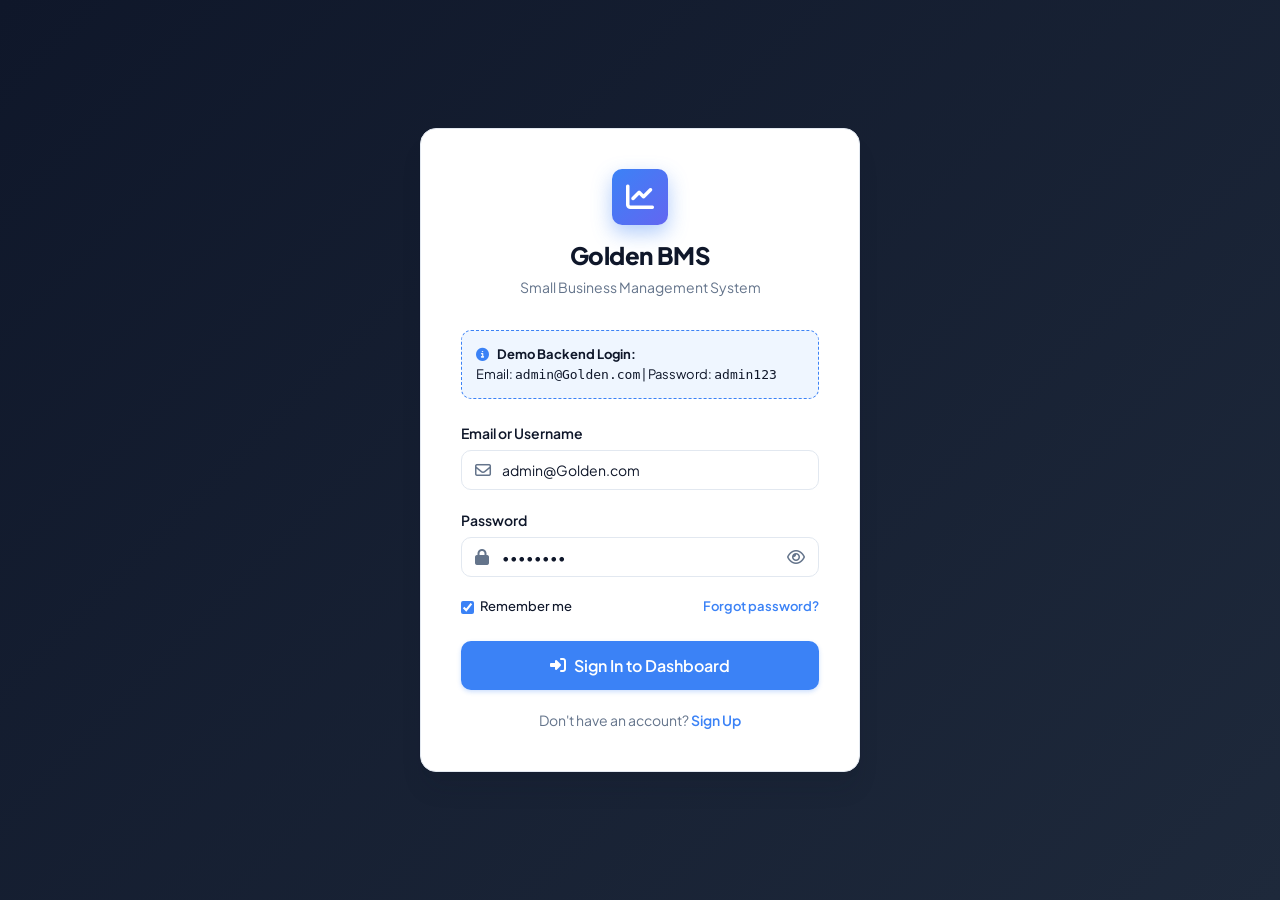
==== customers.html @ 93cfa8f0 "log and add the logo.png image" ====
<!DOCTYPE html>
<html lang="en" data-theme="light">
<head>
  <meta charset="UTF-8">
  <meta name="viewport" content="width=device-width, initial-scale=1.0">
  <title>Customer Management - Golden</title>
  <!DOCTYPE html>
  
  <meta charset="UTF-8">
  <meta name="viewport" content="width=device-width, initial-scale=1.0">
  <title>Golden - Business Management System</title>

  <!-- URL Tab Favicon Logo -->
  <link rel="icon" type="image/png" href="./logo.png">

  <!-- உங்கள் CSS கோப்புகள் -->
  <link rel="stylesheet" href="css/style.css">
  <link rel="stylesheet" href="css/responsive.css">


  <!-- FontAwesome Icons -->
  <link rel="stylesheet" href="https://cdnjs.cloudflare.com/ajax/libs/font-awesome/6.4.0/css/all.min.css">
  <!-- CSS Framework -->
  <link rel="stylesheet" href="css/style.css">
  <link rel="stylesheet" href="css/dashboard.css">
  <link rel="stylesheet" href="css/responsive.css">
</head>
<body>
  <div class="app-container">
    <aside class="sidebar">
      <div class="sidebar-header">
        <a href="dashboard.html" class="brand-logo">
          <img src="./logo.png" alt="Golden BMS Logo" class="brand-img">
          <span class="brand-title">Golden BMS</span>
        </a>
      </div>

      <nav class="sidebar-menu">
        <div class="menu-label">Main Menu</div>
        <a href="dashboard.html" class="nav-item">
          <i class="fa-solid fa-chart-pie"></i>
          <span>Dashboard</span>
        </a>
        <a href="products.html" class="nav-item">
          <i class="fa-solid fa-boxes-stacked"></i>
          <span>Products</span>
        </a>
        <a href="orders.html" class="nav-item">
          <i class="fa-solid fa-cart-shopping"></i>
          <span>Orders & Sales</span>
        </a>
        <a href="customers.html" class="nav-item active">
          <i class="fa-solid fa-users"></i>
          <span>Customers</span>
        </a>
        <a href="inventory.html" class="nav-item">
          <i class="fa-solid fa-warehouse"></i>
          <span>Inventory</span>
        </a>

        <div class="menu-label" style="margin-top:1rem;">Analytics & System</div>
        <a href="reports.html" class="nav-item">
          <i class="fa-solid fa-chart-column"></i>
          <span>Reports</span>
        </a>
        <a href="settings.html" class="nav-item">
          <i class="fa-solid fa-gear"></i>
          <span>Settings</span>
        </a>
      </nav>

      <div class="sidebar-footer">
        <div class="user-profile-summary">
          <div class="avatar">AM</div>
          <div class="user-info">
            <div class="user-name">Alex Morgan</div>
            <div class="user-role">Administrator</div>
          </div>
          <button onclick="logoutUser()" title="Logout" style="color:#94a3b8; padding:0.25rem;">
            <i class="fa-solid fa-right-from-bracket"></i>
          </button>
        </div>
      </div>
    </aside>

    <div class="sidebar-mobile-overlay"></div>

    <main class="main-wrapper">
      <header class="top-header">
        <div class="header-left">
          <button id="sidebar-toggle-btn" class="sidebar-toggle-btn">
            <i class="fa-solid fa-bars"></i>
          </button>
          <h2 style="font-size:1.1rem; font-weight:700;">Customer Directory</h2>
        </div>

        <div class="header-right">
          <button id="theme-toggle-btn" class="theme-toggle-btn" onclick="toggleTheme()">
            <i class="fa-solid fa-moon"></i>
          </button>
          <button class="btn btn-primary btn-sm" onclick="openAddCustomerModal()">
            <i class="fa-solid fa-user-plus"></i> Add Customer
          </button>
        </div>
      </header>

      <div class="content-body">
        <div class="page-header">
          <div>
            <h1 class="page-title">Customer Relationship Management</h1>
            <p class="page-subtitle">View profiles, contact information, lifetime spending, and order history.</p>
          </div>
          <button class="btn btn-primary" onclick="openAddCustomerModal()">
            <i class="fa-solid fa-user-plus"></i> Add New Customer
          </button>
        </div>

        <!-- Customer Table -->
        <div class="glass-panel table-card">
          <div class="table-header-bar">
            <div class="input-icon-group" style="width:360px;">
              <i class="fa-solid fa-magnifying-glass"></i>
              <input type="text" id="customer-search" class="form-control" placeholder="Search by customer name, email, or phone...">
            </div>
          </div>

          <div class="table-responsive">
            <table class="custom-table">
              <thead>
                <tr>
                  <th>Customer ID</th>
                  <th>Customer Name & Address</th>
                  <th>Contact Info</th>
                  <th>Total Orders</th>
                  <th>Total Spent</th>
                  <th>Actions</th>
                </tr>
              </thead>
              <tbody id="customers-tbody">
                <!-- Rendered dynamically -->
              </tbody>
            </table>
          </div>
        </div>
      </div>
    </main>
  </div>

  <!-- Add/Edit Customer Modal -->
  <div id="customer-modal" class="modal-backdrop">
    <div class="modal-card">
      <div class="modal-header">
        <h3 id="customer-modal-title" class="modal-title">Add New Customer</h3>
        <button class="modal-close-btn" onclick="closeModal('customer-modal')"><i class="fa-solid fa-xmark"></i></button>
      </div>
      <form id="customer-form">
        <div class="modal-body">
          <div class="form-group">
            <label for="customer-id">Customer ID</label>
            <input type="text" id="customer-id" class="form-control" readonly style="background:var(--bg-surface-subtle);">
          </div>
          <div class="form-group">
            <label for="customer-name">Full Name *</label>
            <input type="text" id="customer-name" class="form-control" placeholder="e.g. Sarah Jenkins" required>
          </div>
          <div style="display:grid; grid-template-columns:1fr 1fr; gap:0.75rem;">
            <div class="form-group">
              <label for="customer-email">Email Address *</label>
              <input type="email" id="customer-email" class="form-control" placeholder="sarah@example.com" required>
            </div>
            <div class="form-group">
              <label for="customer-phone">Phone Number *</label>
              <input type="text" id="customer-phone" class="form-control" placeholder="+1 (555) 000-0000" required>
            </div>
          </div>
          <div class="form-group">
            <label for="customer-address">Billing & Shipping Address</label>
            <textarea id="customer-address" class="form-control" rows="3" placeholder="123 Main St, City, State"></textarea>
          </div>
        </div>
        <div class="modal-footer">
          <button type="button" class="btn btn-secondary btn-sm" onclick="closeModal('customer-modal')">Cancel</button>
          <button type="submit" class="btn btn-primary btn-sm">Save Customer Profile</button>
        </div>
      </form>
    </div>
  </div>

  <!-- JavaScript Engines -->
  <script src="js/api.js"></script>
  <script src="js/main.js"></script>
  <script src="js/customers.js"></script>
</body>
</html>
---- css/style.css ----
/* ==========================================================================
   BIZPULSE - DESIGN TOKENS & SYSTEM BASE STYLES
   ========================================================================== */

@import url('https://fonts.googleapis.com/css2?family=Plus+Jakarta+Sans:wght@300;400;500;600;700;800&display=swap');

:root {
  /* Color Palette - Light Mode */
  --primary: #3b82f6;
  --primary-hover: #2563eb;
  --primary-light: #eff6ff;
  --primary-focus: rgba(59, 130, 246, 0.25);
  
  --secondary: #6366f1;
  --secondary-hover: #4f46e5;
  --secondary-light: #eef2ff;

  --accent: #8b5cf6;
  
  --bg-main: #f8fafc;
  --bg-surface: #ffffff;
  --bg-surface-subtle: #f1f5f9;
  --bg-sidebar: #0f172a;
  --bg-header: #ffffff;

  --text-main: #0f172a;
  --text-muted: #64748b;
  --text-light: #94a3b8;
  --text-white: #ffffff;

  --border-color: #e2e8f0;
  --border-light: #f1f5f9;

  --status-success: #10b981;
  --status-success-bg: #ecfdf5;
  --status-warning: #f59e0b;
  --status-warning-bg: #fffbe6;
  --status-danger: #ef4444;
  --status-danger-bg: #fef2f2;
  --status-info: #06b6d4;
  --status-info-bg: #ecfeff;

  /* Elevation Shadows */
  --shadow-xs: 0 1px 2px 0 rgba(0, 0, 0, 0.05);
  --shadow-sm: 0 1px 3px 0 rgba(15, 23, 42, 0.08), 0 1px 2px -1px rgba(15, 23, 42, 0.08);
  --shadow-md: 0 4px 6px -1px rgba(15, 23, 42, 0.08), 0 2px 4px -2px rgba(15, 23, 42, 0.05);
  --shadow-lg: 0 10px 15px -3px rgba(15, 23, 42, 0.1), 0 4px 6px -4px rgba(15, 23, 42, 0.05);
  --shadow-xl: 0 20px 25px -5px rgba(15, 23, 42, 0.12), 0 8px 10px -6px rgba(15, 23, 42, 0.05);

  /* Layout Spacing & Sizing */
  --sidebar-width: 260px;
  --sidebar-collapsed-width: 80px;
  --header-height: 70px;
  --radius-sm: 6px;
  --radius-md: 10px;
  --radius-lg: 16px;
  --radius-full: 9999px;

  /* Transitions */
  --transition-fast: all 0.15s cubic-bezier(0.4, 0, 0.2, 1);
  --transition-normal: all 0.3s cubic-bezier(0.4, 0, 0.2, 1);
}

/* Dark Mode Tokens */
[data-theme="dark"] {
  --primary: #3b82f6;
  --primary-hover: #60a5fa;
  --primary-light: rgba(59, 130, 246, 0.15);
  --primary-focus: rgba(59, 130, 246, 0.35);

  --bg-main: #0b0f19;
  --bg-surface: #1e293b;
  --bg-surface-subtle: #334155;
  --bg-sidebar: #090d16;
  --bg-header: #1e293b;

  --text-main: #f8fafc;
  --text-muted: #94a3b8;
  --text-light: #64748b;

  --border-color: #334155;
  --border-light: #1e293b;

  --status-success-bg: rgba(16, 185, 129, 0.15);
  --status-warning-bg: rgba(245, 158, 11, 0.15);
  --status-danger-bg: rgba(239, 68, 68, 0.15);
  --status-info-bg: rgba(6, 182, 212, 0.15);

  --shadow-sm: 0 1px 3px 0 rgba(0, 0, 0, 0.3);
  --shadow-md: 0 4px 6px -1px rgba(0, 0, 0, 0.3);
  --shadow-lg: 0 10px 15px -3px rgba(0, 0, 0, 0.4);
}

/* ==========================================================================
   RESET & BASE TYPOGRAPHY
   ========================================================================== */

*, *::before, *::after {
  box-sizing: border-box;
  margin: 0;
  padding: 0;
}

html {
  font-size: 16px;
  scroll-behavior: smooth;
}

body {
  font-family: 'Plus Jakarta Sans', -apple-system, BlinkMacSystemFont, sans-serif;
  background-color: var(--bg-main);
  color: var(--text-main);
  line-height: 1.5;
  -webkit-font-smoothing: antialiased;
  min-height: 100vh;
  overflow-x: hidden;
  transition: background-color var(--transition-normal), color var(--transition-normal);
}

a {
  color: inherit;
  text-decoration: none;
}

button, input, select, textarea {
  font-family: inherit;
  font-size: inherit;
  outline: none;
  border: none;
}

button {
  cursor: pointer;
  background: none;
}

img {
  max-width: 100%;
  height: auto;
  display: block;
}

ul, ol {
  list-style: none;
}

/* ==========================================================================
   BUTTONS & FORM CONTROLS
   ========================================================================== */

.btn {
  display: inline-flex;
  align-items: center;
  justify-content: center;
  gap: 0.5rem;
  padding: 0.625rem 1.25rem;
  font-size: 0.875rem;
  font-weight: 600;
  border-radius: var(--radius-md);
  transition: var(--transition-fast);
  white-space: nowrap;
}

.btn-sm {
  padding: 0.375rem 0.75rem;
  font-size: 0.8125rem;
  border-radius: var(--radius-sm);
}

.btn-lg {
  padding: 0.875rem 1.75rem;
  font-size: 1rem;
  border-radius: var(--radius-md);
}

.btn-primary {
  background-color: var(--primary);
  color: #ffffff;
  box-shadow: 0 2px 4px rgba(59, 130, 246, 0.25);
}

.btn-primary:hover {
  background-color: var(--primary-hover);
  transform: translateY(-1px);
  box-shadow: 0 4px 8px rgba(59, 130, 246, 0.35);
}

.btn-secondary {
  background-color: var(--bg-surface-subtle);
  color: var(--text-main);
  border: 1px solid var(--border-color);
}

.btn-secondary:hover {
  background-color: var(--border-color);
}

.btn-danger {
  background-color: var(--status-danger);
  color: #ffffff;
}

.btn-danger:hover {
  background-color: #dc2626;
  transform: translateY(-1px);
}

.btn-outline {
  background: transparent;
  border: 1px solid var(--border-color);
  color: var(--text-main);
}

.btn-outline:hover {
  background-color: var(--bg-surface-subtle);
  border-color: var(--text-muted);
}

.btn-icon {
  width: 38px;
  height: 38px;
  padding: 0;
  border-radius: var(--radius-md);
  display: inline-flex;
  align-items: center;
  justify-content: center;
}

/* Input Fields */
.form-group {
  margin-bottom: 1.25rem;
  display: flex;
  flex-direction: column;
  gap: 0.375rem;
}

.form-group label {
  font-size: 0.875rem;
  font-weight: 600;
  color: var(--text-main);
}

.form-control {
  width: 100%;
  padding: 0.625rem 0.875rem;
  font-size: 0.875rem;
  border-radius: var(--radius-md);
  border: 1px solid var(--border-color);
  background-color: var(--bg-surface);
  color: var(--text-main);
  transition: var(--transition-fast);
}

.form-control:focus {
  border-color: var(--primary);
  box-shadow: 0 0 0 3px var(--primary-focus);
}

.form-control::placeholder {
  color: var(--text-light);
}

select.form-control {
  cursor: pointer;
  appearance: none;
  background-image: url("data:image/svg+xml,%3Csvg xmlns='http://www.w3.org/2000/svg' fill='none' viewBox='0 0 24 24' stroke='%2364748b'%3E%3Cpath stroke-linecap='round' stroke-linejoin='round' stroke-width='2' d='M19 9l-7 7-7-7'%3E%3C/path%3E%3C/svg%3E");
  background-repeat: no-repeat;
  background-position: right 0.75rem center;
  background-size: 1rem;
  padding-right: 2.25rem;
}

.input-icon-group {
  position: relative;
  display: flex;
  align-items: center;
}

.input-icon-group i {
  position: absolute;
  left: 0.875rem;
  color: var(--text-muted);
  pointer-events: none;
}

.input-icon-group .form-control {
  padding-left: 2.5rem;
}

.input-icon-group .password-toggle {
  position: absolute;
  right: 0.875rem;
  left: auto;
  cursor: pointer;
  pointer-events: auto;
  color: var(--text-muted);
}

.input-icon-group .password-toggle:hover {
  color: var(--text-main);
}

/* ==========================================================================
   STATUS BADGES & INDICATORS
   ========================================================================== */

.badge {
  display: inline-flex;
  align-items: center;
  gap: 0.375rem;
  padding: 0.25rem 0.625rem;
  font-size: 0.75rem;
  font-weight: 600;
  border-radius: var(--radius-full);
  text-transform: capitalize;
  line-height: 1;
}

.badge-success {
  background-color: var(--status-success-bg);
  color: var(--status-success);
}

.badge-warning {
  background-color: var(--status-warning-bg);
  color: var(--status-warning);
}

.badge-danger {
  background-color: var(--status-danger-bg);
  color: var(--status-danger);
}

.badge-info {
  background-color: var(--status-info-bg);
  color: var(--status-info);
}

.badge-dot {
  width: 6px;
  height: 6px;
  border-radius: 50%;
  background-color: currentColor;
}

/* Progress bar */
.progress-bar-bg {
  width: 100%;
  height: 8px;
  background-color: var(--bg-surface-subtle);
  border-radius: var(--radius-full);
  overflow: hidden;
}

.progress-bar-fill {
  height: 100%;
  border-radius: var(--radius-full);
  transition: width 0.4s ease;
}

/* ==========================================================================
   TOAST NOTIFICATIONS ENGINE STYLES
   ========================================================================== */

#toast-container {
  position: fixed;
  top: 20px;
  right: 20px;
  z-index: 9999;
  display: flex;
  flex-direction: column;
  gap: 10px;
  pointer-events: none;
}

.toast {
  pointer-events: auto;
  min-width: 300px;
  max-width: 420px;
  padding: 1rem 1.25rem;
  border-radius: var(--radius-md);
  background: var(--bg-surface);
  color: var(--text-main);
  box-shadow: var(--shadow-xl);
  border-left: 4px solid var(--primary);
  display: flex;
  align-items: flex-start;
  gap: 0.75rem;
  animation: slideInRight 0.3s cubic-bezier(0.16, 1, 0.3, 1) forwards;
  transition: all 0.3s ease;
}

.toast.toast-success { border-left-color: var(--status-success); }
.toast.toast-success i { color: var(--status-success); }

.toast.toast-danger { border-left-color: var(--status-danger); }
.toast.toast-danger i { color: var(--status-danger); }

.toast.toast-warning { border-left-color: var(--status-warning); }
.toast.toast-warning i { color: var(--status-warning); }

.toast.toast-info { border-left-color: var(--status-info); }
.toast.toast-info i { color: var(--status-info); }

.toast-content {
  flex: 1;
}

.toast-title {
  font-weight: 700;
  font-size: 0.875rem;
  margin-bottom: 2px;
}

.toast-msg {
  font-size: 0.8125rem;
  color: var(--text-muted);
}

.toast-close {
  cursor: pointer;
  color: var(--text-light);
  font-size: 0.875rem;
}

.toast-close:hover {
  color: var(--text-main);
}

@keyframes slideInRight {
  from {
    transform: translateX(100%);
    opacity: 0;
  }
  to {
    transform: translateX(0);
    opacity: 1;
  }
}

@keyframes fadeOutRight {
  from {
    transform: translateX(0);
    opacity: 1;
  }
  to {
    transform: translateX(100%);
    opacity: 0;
  }
}

/* Modern Glass Container Utilities */
.glass-panel {
  background: var(--bg-surface);
  border: 1px solid var(--border-color);
  border-radius: var(--radius-lg);
  box-shadow: var(--shadow-sm);
  transition: var(--transition-normal);
}
---- css/responsive.css ----
/* ==========================================================================
   BIZPULSE - RESPONSIVE STYLES & MOBILE DRAWER
   ========================================================================== */

/* Collapsed Sidebar State (Tablet Mode) */
body.sidebar-collapsed .sidebar {
  width: var(--sidebar-collapsed-width);
}

body.sidebar-collapsed .sidebar .brand-title,
body.sidebar-collapsed .sidebar .menu-label,
body.sidebar-collapsed .sidebar .nav-item span,
body.sidebar-collapsed .sidebar .user-info {
  display: none;
}

body.sidebar-collapsed .sidebar .sidebar-header {
  justify-content: center;
  padding: 0;
}

body.sidebar-collapsed .sidebar .nav-item {
  justify-content: center;
  padding: 0.875rem 0;
}

body.sidebar-collapsed .sidebar .sidebar-footer {
  padding: 1rem 0.5rem;
}

body.sidebar-collapsed .sidebar .user-profile-summary {
  justify-content: center;
  padding: 0.5rem 0;
}

body.sidebar-collapsed .main-wrapper {
  margin-left: var(--sidebar-collapsed-width);
}

/* Base Responsive Utilities & Touch Target Improvements */
@media (max-width: 1024px) {
  .kpi-grid {
    grid-template-columns: repeat(auto-fit, minmax(200px, 1fr)) !important;
  }

  .grid-2col,
  .grid-3col {
    grid-template-columns: 1fr !important;
  }
  
  .header-search {
    width: 200px;
  }
}

@media (max-width: 768px) {
  /* Sidebar Mobile Drawer */
  .sidebar {
    transform: translateX(-100%);
    width: 280px !important;
    position: fixed;
    top: 0;
    left: 0;
    bottom: 0;
    z-index: 1000;
    box-shadow: none;
    transition: transform var(--transition-normal);
  }

  body.mobile-menu-open {
    overflow: hidden;
  }

  body.mobile-menu-open .sidebar {
    transform: translateX(0);
    box-shadow: var(--shadow-xl);
  }

  body.sidebar-collapsed .sidebar .brand-title,
  body.sidebar-collapsed .sidebar .menu-label,
  body.sidebar-collapsed .sidebar .nav-item span,
  body.sidebar-collapsed .sidebar .user-info {
    display: block;
  }

  body.sidebar-collapsed .sidebar .nav-item {
    justify-content: flex-start;
    padding: 0.75rem 1rem;
  }

  .main-wrapper {
    margin-left: 0 !important;
    width: 100%;
    max-width: 100%;
  }

  /* Header Mobile Optimization */
  .top-header {
    padding: 0 0.875rem;
  }

  .header-search {
    display: none;
  }

  .header-left h2 {
    font-size: 0.95rem !important;
    white-space: nowrap;
    overflow: hidden;
    text-overflow: ellipsis;
    max-width: 180px;
  }

  .header-right {
    gap: 0.5rem;
  }

  .header-right .btn span,
  .header-right .btn-text-hide {
    display: none;
  }

  /* Content Body Sizing */
  .content-body {
    padding: 1rem 0.875rem;
  }

  .page-header {
    flex-direction: column;
    align-items: flex-start;
    gap: 0.75rem;
  }

  .page-header .btn {
    width: 100%;
    justify-content: center;
  }

  .page-title {
    font-size: clamp(1.25rem, 4vw, 1.5rem);
  }

  /* KPI Cards Responsive */
  .kpi-grid {
    grid-template-columns: 1fr !important;
    gap: 0.875rem;
  }

  .kpi-card {
    padding: 1.1rem;
  }

  .kpi-value {
    font-size: 1.35rem;
  }

  /* Tables Mobile Optimization */
  .table-header-bar {
    flex-direction: column;
    align-items: stretch;
    gap: 0.75rem;
    padding: 1rem;
  }

  .table-header-bar > div {
    max-width: 100% !important;
    width: 100%;
    flex-direction: column;
    align-items: stretch !important;
  }

  .table-header-bar .input-icon-group,
  .table-header-bar select,
  .table-header-bar input {
    width: 100% !important;
  }

  .table-actions {
    width: 100%;
    flex-wrap: wrap;
  }

  .table-actions .form-control,
  .table-actions .btn {
    flex: 1;
  }

  .custom-table th,
  .custom-table td {
    padding: 0.75rem 0.875rem;
  }

  /* Form Layout Stacking */
  .form-row,
  .grid-2col,
  .grid-3col,
  .modal-body [style*="grid-template-columns"] {
    grid-template-columns: 1fr !important;
    gap: 0.75rem !important;
  }

  /* Modals Mobile Sizing */
  .modal-backdrop {
    padding: 0.75rem;
  }

  .modal-card {
    width: min(100%, 540px) !important;
    max-height: 92vh;
    display: flex;
    flex-direction: column;
  }

  .modal-body {
    padding: 1rem;
    max-height: calc(92vh - 120px);
  }

  .modal-footer {
    padding: 0.75rem 1rem;
    flex-wrap: wrap;
  }

  .modal-footer .btn {
    flex: 1;
    min-width: 100px;
  }

  /* Overlay for mobile drawer */
  .sidebar-mobile-overlay {
    position: fixed;
    top: 0;
    left: 0;
    width: 100vw;
    height: 100vh;
    background-color: rgba(15, 23, 42, 0.6);
    backdrop-filter: blur(3px);
    z-index: 999;
    opacity: 0;
    visibility: hidden;
    transition: opacity var(--transition-normal), visibility var(--transition-normal);
  }

  body.mobile-menu-open .sidebar-mobile-overlay {
    opacity: 1;
    visibility: visible;
  }
}

@media (max-width: 480px) {
  .top-header {
    padding: 0 0.75rem;
  }

  .btn {
    padding: 0.5rem 0.875rem;
    font-size: 0.8125rem;
  }

  .btn-lg {
    padding: 0.75rem 1.25rem;
  }

  .kpi-card {
    padding: 1rem;
  }

  .custom-table {
    font-size: 0.8125rem;
  }
}
---- css/style.css ----
/* ==========================================================================
   BIZPULSE - DESIGN TOKENS & SYSTEM BASE STYLES
   ========================================================================== */

@import url('https://fonts.googleapis.com/css2?family=Plus+Jakarta+Sans:wght@300;400;500;600;700;800&display=swap');

:root {
  /* Color Palette - Light Mode */
  --primary: #3b82f6;
  --primary-hover: #2563eb;
  --primary-light: #eff6ff;
  --primary-focus: rgba(59, 130, 246, 0.25);
  
  --secondary: #6366f1;
  --secondary-hover: #4f46e5;
  --secondary-light: #eef2ff;

  --accent: #8b5cf6;
  
  --bg-main: #f8fafc;
  --bg-surface: #ffffff;
  --bg-surface-subtle: #f1f5f9;
  --bg-sidebar: #0f172a;
  --bg-header: #ffffff;

  --text-main: #0f172a;
  --text-muted: #64748b;
  --text-light: #94a3b8;
  --text-white: #ffffff;

  --border-color: #e2e8f0;
  --border-light: #f1f5f9;

  --status-success: #10b981;
  --status-success-bg: #ecfdf5;
  --status-warning: #f59e0b;
  --status-warning-bg: #fffbe6;
  --status-danger: #ef4444;
  --status-danger-bg: #fef2f2;
  --status-info: #06b6d4;
  --status-info-bg: #ecfeff;

  /* Elevation Shadows */
  --shadow-xs: 0 1px 2px 0 rgba(0, 0, 0, 0.05);
  --shadow-sm: 0 1px 3px 0 rgba(15, 23, 42, 0.08), 0 1px 2px -1px rgba(15, 23, 42, 0.08);
  --shadow-md: 0 4px 6px -1px rgba(15, 23, 42, 0.08), 0 2px 4px -2px rgba(15, 23, 42, 0.05);
  --shadow-lg: 0 10px 15px -3px rgba(15, 23, 42, 0.1), 0 4px 6px -4px rgba(15, 23, 42, 0.05);
  --shadow-xl: 0 20px 25px -5px rgba(15, 23, 42, 0.12), 0 8px 10px -6px rgba(15, 23, 42, 0.05);

  /* Layout Spacing & Sizing */
  --sidebar-width: 260px;
  --sidebar-collapsed-width: 80px;
  --header-height: 70px;
  --radius-sm: 6px;
  --radius-md: 10px;
  --radius-lg: 16px;
  --radius-full: 9999px;

  /* Transitions */
  --transition-fast: all 0.15s cubic-bezier(0.4, 0, 0.2, 1);
  --transition-normal: all 0.3s cubic-bezier(0.4, 0, 0.2, 1);
}

/* Dark Mode Tokens */
[data-theme="dark"] {
  --primary: #3b82f6;
  --primary-hover: #60a5fa;
  --primary-light: rgba(59, 130, 246, 0.15);
  --primary-focus: rgba(59, 130, 246, 0.35);

  --bg-main: #0b0f19;
  --bg-surface: #1e293b;
  --bg-surface-subtle: #334155;
  --bg-sidebar: #090d16;
  --bg-header: #1e293b;

  --text-main: #f8fafc;
  --text-muted: #94a3b8;
  --text-light: #64748b;

  --border-color: #334155;
  --border-light: #1e293b;

  --status-success-bg: rgba(16, 185, 129, 0.15);
  --status-warning-bg: rgba(245, 158, 11, 0.15);
  --status-danger-bg: rgba(239, 68, 68, 0.15);
  --status-info-bg: rgba(6, 182, 212, 0.15);

  --shadow-sm: 0 1px 3px 0 rgba(0, 0, 0, 0.3);
  --shadow-md: 0 4px 6px -1px rgba(0, 0, 0, 0.3);
  --shadow-lg: 0 10px 15px -3px rgba(0, 0, 0, 0.4);
}

/* ==========================================================================
   RESET & BASE TYPOGRAPHY
   ========================================================================== */

*, *::before, *::after {
  box-sizing: border-box;
  margin: 0;
  padding: 0;
}

html {
  font-size: 16px;
  scroll-behavior: smooth;
}

body {
  font-family: 'Plus Jakarta Sans', -apple-system, BlinkMacSystemFont, sans-serif;
  background-color: var(--bg-main);
  color: var(--text-main);
  line-height: 1.5;
  -webkit-font-smoothing: antialiased;
  min-height: 100vh;
  overflow-x: hidden;
  transition: background-color var(--transition-normal), color var(--transition-normal);
}

a {
  color: inherit;
  text-decoration: none;
}

button, input, select, textarea {
  font-family: inherit;
  font-size: inherit;
  outline: none;
  border: none;
}

button {
  cursor: pointer;
  background: none;
}

img {
  max-width: 100%;
  height: auto;
  display: block;
}

ul, ol {
  list-style: none;
}

/* ==========================================================================
   BUTTONS & FORM CONTROLS
   ========================================================================== */

.btn {
  display: inline-flex;
  align-items: center;
  justify-content: center;
  gap: 0.5rem;
  padding: 0.625rem 1.25rem;
  font-size: 0.875rem;
  font-weight: 600;
  border-radius: var(--radius-md);
  transition: var(--transition-fast);
  white-space: nowrap;
}

.btn-sm {
  padding: 0.375rem 0.75rem;
  font-size: 0.8125rem;
  border-radius: var(--radius-sm);
}

.btn-lg {
  padding: 0.875rem 1.75rem;
  font-size: 1rem;
  border-radius: var(--radius-md);
}

.btn-primary {
  background-color: var(--primary);
  color: #ffffff;
  box-shadow: 0 2px 4px rgba(59, 130, 246, 0.25);
}

.btn-primary:hover {
  background-color: var(--primary-hover);
  transform: translateY(-1px);
  box-shadow: 0 4px 8px rgba(59, 130, 246, 0.35);
}

.btn-secondary {
  background-color: var(--bg-surface-subtle);
  color: var(--text-main);
  border: 1px solid var(--border-color);
}

.btn-secondary:hover {
  background-color: var(--border-color);
}

.btn-danger {
  background-color: var(--status-danger);
  color: #ffffff;
}

.btn-danger:hover {
  background-color: #dc2626;
  transform: translateY(-1px);
}

.btn-outline {
  background: transparent;
  border: 1px solid var(--border-color);
  color: var(--text-main);
}

.btn-outline:hover {
  background-color: var(--bg-surface-subtle);
  border-color: var(--text-muted);
}

.btn-icon {
  width: 38px;
  height: 38px;
  padding: 0;
  border-radius: var(--radius-md);
  display: inline-flex;
  align-items: center;
  justify-content: center;
}

/* Input Fields */
.form-group {
  margin-bottom: 1.25rem;
  display: flex;
  flex-direction: column;
  gap: 0.375rem;
}

.form-group label {
  font-size: 0.875rem;
  font-weight: 600;
  color: var(--text-main);
}

.form-control {
  width: 100%;
  padding: 0.625rem 0.875rem;
  font-size: 0.875rem;
  border-radius: var(--radius-md);
  border: 1px solid var(--border-color);
  background-color: var(--bg-surface);
  color: var(--text-main);
  transition: var(--transition-fast);
}

.form-control:focus {
  border-color: var(--primary);
  box-shadow: 0 0 0 3px var(--primary-focus);
}

.form-control::placeholder {
  color: var(--text-light);
}

select.form-control {
  cursor: pointer;
  appearance: none;
  background-image: url("data:image/svg+xml,%3Csvg xmlns='http://www.w3.org/2000/svg' fill='none' viewBox='0 0 24 24' stroke='%2364748b'%3E%3Cpath stroke-linecap='round' stroke-linejoin='round' stroke-width='2' d='M19 9l-7 7-7-7'%3E%3C/path%3E%3C/svg%3E");
  background-repeat: no-repeat;
  background-position: right 0.75rem center;
  background-size: 1rem;
  padding-right: 2.25rem;
}

.input-icon-group {
  position: relative;
  display: flex;
  align-items: center;
}

.input-icon-group i {
  position: absolute;
  left: 0.875rem;
  color: var(--text-muted);
  pointer-events: none;
}

.input-icon-group .form-control {
  padding-left: 2.5rem;
}

.input-icon-group .password-toggle {
  position: absolute;
  right: 0.875rem;
  left: auto;
  cursor: pointer;
  pointer-events: auto;
  color: var(--text-muted);
}

.input-icon-group .password-toggle:hover {
  color: var(--text-main);
}

/* ==========================================================================
   STATUS BADGES & INDICATORS
   ========================================================================== */

.badge {
  display: inline-flex;
  align-items: center;
  gap: 0.375rem;
  padding: 0.25rem 0.625rem;
  font-size: 0.75rem;
  font-weight: 600;
  border-radius: var(--radius-full);
  text-transform: capitalize;
  line-height: 1;
}

.badge-success {
  background-color: var(--status-success-bg);
  color: var(--status-success);
}

.badge-warning {
  background-color: var(--status-warning-bg);
  color: var(--status-warning);
}

.badge-danger {
  background-color: var(--status-danger-bg);
  color: var(--status-danger);
}

.badge-info {
  background-color: var(--status-info-bg);
  color: var(--status-info);
}

.badge-dot {
  width: 6px;
  height: 6px;
  border-radius: 50%;
  background-color: currentColor;
}

/* Progress bar */
.progress-bar-bg {
  width: 100%;
  height: 8px;
  background-color: var(--bg-surface-subtle);
  border-radius: var(--radius-full);
  overflow: hidden;
}

.progress-bar-fill {
  height: 100%;
  border-radius: var(--radius-full);
  transition: width 0.4s ease;
}

/* ==========================================================================
   TOAST NOTIFICATIONS ENGINE STYLES
   ========================================================================== */

#toast-container {
  position: fixed;
  top: 20px;
  right: 20px;
  z-index: 9999;
  display: flex;
  flex-direction: column;
  gap: 10px;
  pointer-events: none;
}

.toast {
  pointer-events: auto;
  min-width: 300px;
  max-width: 420px;
  padding: 1rem 1.25rem;
  border-radius: var(--radius-md);
  background: var(--bg-surface);
  color: var(--text-main);
  box-shadow: var(--shadow-xl);
  border-left: 4px solid var(--primary);
  display: flex;
  align-items: flex-start;
  gap: 0.75rem;
  animation: slideInRight 0.3s cubic-bezier(0.16, 1, 0.3, 1) forwards;
  transition: all 0.3s ease;
}

.toast.toast-success { border-left-color: var(--status-success); }
.toast.toast-success i { color: var(--status-success); }

.toast.toast-danger { border-left-color: var(--status-danger); }
.toast.toast-danger i { color: var(--status-danger); }

.toast.toast-warning { border-left-color: var(--status-warning); }
.toast.toast-warning i { color: var(--status-warning); }

.toast.toast-info { border-left-color: var(--status-info); }
.toast.toast-info i { color: var(--status-info); }

.toast-content {
  flex: 1;
}

.toast-title {
  font-weight: 700;
  font-size: 0.875rem;
  margin-bottom: 2px;
}

.toast-msg {
  font-size: 0.8125rem;
  color: var(--text-muted);
}

.toast-close {
  cursor: pointer;
  color: var(--text-light);
  font-size: 0.875rem;
}

.toast-close:hover {
  color: var(--text-main);
}

@keyframes slideInRight {
  from {
    transform: translateX(100%);
    opacity: 0;
  }
  to {
    transform: translateX(0);
    opacity: 1;
  }
}

@keyframes fadeOutRight {
  from {
    transform: translateX(0);
    opacity: 1;
  }
  to {
    transform: translateX(100%);
    opacity: 0;
  }
}

/* Modern Glass Container Utilities */
.glass-panel {
  background: var(--bg-surface);
  border: 1px solid var(--border-color);
  border-radius: var(--radius-lg);
  box-shadow: var(--shadow-sm);
  transition: var(--transition-normal);
}
---- css/dashboard.css ----
/* ==========================================================================
   BIZPULSE - DASHBOARD LAYOUT, SIDEBAR, HEADER & MODALS
   ========================================================================== */

/* Main Layout Wrapper */
.app-container {
  display: flex;
  min-height: 100vh;
  width: 100%;
}

/* Sidebar Styles */
.sidebar {
  width: var(--sidebar-width);
  background-color: var(--bg-sidebar);
  color: #94a3b8;
  display: flex;
  flex-direction: column;
  position: fixed;
  top: 0;
  bottom: 0;
  left: 0;
  z-index: 100;
  transition: var(--transition-normal);
  border-right: 1px solid rgba(255, 255, 255, 0.05);
}

.sidebar-header {
  height: var(--header-height);
  display: flex;
  align-items: center;
  justify-content: space-between;
  padding: 0 1.5rem;
  border-bottom: 1px solid rgba(255, 255, 255, 0.08);
}

.brand-logo {
  display: flex;
  align-items: center;
  gap: 0.75rem;
  color: #ffffff;
  font-weight: 800;
  font-size: 1.25rem;
  letter-spacing: -0.02em;
}

.brand-logo i,
.brand-img {
  width: 36px;
  height: 36px;
  object-fit: cover;
  border-radius: var(--radius-md);
  display: flex;
  align-items: center;
  justify-content: center;
}

.brand-logo i {
  background: linear-gradient(135deg, var(--primary), var(--secondary));
  color: #ffffff;
  font-size: 1.1rem;
  box-shadow: 0 4px 10px rgba(59, 130, 246, 0.4);
}

.sidebar-menu {
  flex: 1;
  padding: 1.25rem 0.875rem;
  overflow-y: auto;
  display: flex;
  flex-direction: column;
  gap: 0.375rem;
}

.menu-label {
  font-size: 0.6875rem;
  font-weight: 700;
  text-transform: uppercase;
  letter-spacing: 0.08em;
  color: #64748b;
  padding: 0.75rem 0.75rem 0.375rem;
}

.nav-item {
  display: flex;
  align-items: center;
  gap: 0.875rem;
  padding: 0.75rem 1rem;
  color: #94a3b8;
  font-size: 0.875rem;
  font-weight: 600;
  border-radius: var(--radius-md);
  transition: var(--transition-fast);
}

.nav-item i {
  font-size: 1.1rem;
  width: 20px;
  text-align: center;
  transition: var(--transition-fast);
}

.nav-item:hover {
  color: #ffffff;
  background-color: rgba(255, 255, 255, 0.06);
}

.nav-item.active {
  color: #ffffff;
  background: linear-gradient(90deg, var(--primary) 0%, rgba(59, 130, 246, 0.85) 100%);
  box-shadow: 0 4px 12px rgba(59, 130, 246, 0.3);
}

.nav-item.active i {
  color: #ffffff;
}

.sidebar-footer {
  padding: 1rem 1.25rem;
  border-top: 1px solid rgba(255, 255, 255, 0.08);
}

.user-profile-summary {
  display: flex;
  align-items: center;
  gap: 0.75rem;
  padding: 0.5rem;
  border-radius: var(--radius-md);
  background-color: rgba(255, 255, 255, 0.04);
}

.avatar {
  width: 38px;
  height: 38px;
  border-radius: var(--radius-full);
  background: linear-gradient(135deg, #6366f1, #a855f7);
  color: #ffffff;
  font-weight: 700;
  font-size: 0.9rem;
  display: flex;
  align-items: center;
  justify-content: center;
  flex-shrink: 0;
}

.user-info {
  flex: 1;
  overflow: hidden;
}

.user-name {
  font-size: 0.875rem;
  font-weight: 700;
  color: #ffffff;
  white-space: nowrap;
  overflow: hidden;
  text-overflow: ellipsis;
}

.user-role {
  font-size: 0.75rem;
  color: #64748b;
}

/* Main Content Area */
.main-wrapper {
  flex: 1;
  margin-left: var(--sidebar-width);
  display: flex;
  flex-direction: column;
  min-height: 100vh;
  transition: var(--transition-normal);
}

/* Top Navbar */
.top-header {
  height: var(--header-height);
  background-color: var(--bg-header);
  border-bottom: 1px solid var(--border-color);
  display: flex;
  align-items: center;
  justify-content: space-between;
  padding: 0 2rem;
  position: sticky;
  top: 0;
  z-index: 90;
  transition: var(--transition-normal);
}

.header-left {
  display: flex;
  align-items: center;
  gap: 1rem;
}

.sidebar-toggle-btn {
  width: 38px;
  height: 38px;
  border-radius: var(--radius-md);
  display: flex;
  align-items: center;
  justify-content: center;
  color: var(--text-muted);
  font-size: 1.1rem;
  transition: var(--transition-fast);
}

.sidebar-toggle-btn:hover {
  background-color: var(--bg-surface-subtle);
  color: var(--text-main);
}

.header-search {
  position: relative;
  width: 280px;
}

.header-search input {
  width: 100%;
  padding: 0.5rem 1rem 0.5rem 2.25rem;
  font-size: 0.84rem;
  background-color: var(--bg-surface-subtle);
  border-radius: var(--radius-full);
  border: 1px solid transparent;
}

.header-search input:focus {
  border-color: var(--primary);
  background-color: var(--bg-surface);
}

.header-search i {
  position: absolute;
  left: 0.875rem;
  top: 50%;
  transform: translateY(-50%);
  color: var(--text-muted);
  font-size: 0.875rem;
}

.header-right {
  display: flex;
  align-items: center;
  gap: 0.75rem;
}

.theme-toggle-btn {
  width: 38px;
  height: 38px;
  border-radius: var(--radius-full);
  display: flex;
  align-items: center;
  justify-content: center;
  color: var(--text-muted);
  font-size: 1.1rem;
  background-color: var(--bg-surface-subtle);
  transition: var(--transition-fast);
}

.theme-toggle-btn:hover {
  color: var(--primary);
  transform: rotate(15deg);
}

/* Page Body Layout */
.content-body {
  flex: 1;
  padding: 2rem;
}

.page-header {
  display: flex;
  align-items: center;
  justify-content: space-between;
  margin-bottom: 1.75rem;
  flex-wrap: wrap;
  gap: 1rem;
}

.page-title {
  font-size: 1.5rem;
  font-weight: 800;
  letter-spacing: -0.02em;
}

.page-subtitle {
  font-size: 0.875rem;
  color: var(--text-muted);
  margin-top: 0.125rem;
}

/* KPI Metric Cards Grid */
.kpi-grid {
  display: grid;
  grid-template-columns: repeat(auto-fit, minmax(220px, 1fr));
  gap: 1.25rem;
  margin-bottom: 2rem;
}

.kpi-card {
  padding: 1.35rem;
  display: flex;
  align-items: flex-start;
  justify-content: space-between;
  position: relative;
  overflow: hidden;
}

.kpi-icon {
  width: 48px;
  height: 48px;
  border-radius: var(--radius-md);
  display: flex;
  align-items: center;
  justify-content: center;
  font-size: 1.25rem;
  flex-shrink: 0;
}

.kpi-icon.blue { background-color: rgba(59, 130, 246, 0.12); color: var(--primary); }
.kpi-icon.purple { background-color: rgba(99, 102, 241, 0.12); color: var(--secondary); }
.kpi-icon.green { background-color: rgba(16, 185, 129, 0.12); color: var(--status-success); }
.kpi-icon.amber { background-color: rgba(245, 158, 11, 0.12); color: var(--status-warning); }
.kpi-icon.red { background-color: rgba(239, 68, 68, 0.12); color: var(--status-danger); }

.kpi-details {
  display: flex;
  flex-direction: column;
}

.kpi-title {
  font-size: 0.8125rem;
  font-weight: 600;
  color: var(--text-muted);
  text-transform: uppercase;
  letter-spacing: 0.05em;
}

.kpi-value {
  font-size: 1.625rem;
  font-weight: 800;
  margin: 0.35rem 0 0.25rem;
  letter-spacing: -0.03em;
}

.kpi-trend {
  font-size: 0.75rem;
  font-weight: 700;
  display: flex;
  align-items: center;
  gap: 0.25rem;
}

.kpi-trend.up { color: var(--status-success); }
.kpi-trend.down { color: var(--status-danger); }

/* Table Container & Custom Tables */
.table-card {
  overflow: hidden;
}

.table-header-bar {
  padding: 1.25rem 1.5rem;
  border-bottom: 1px solid var(--border-color);
  display: flex;
  align-items: center;
  justify-content: space-between;
  gap: 1rem;
  flex-wrap: wrap;
}

.table-title {
  font-size: 1.1rem;
  font-weight: 700;
}

.table-actions {
  display: flex;
  align-items: center;
  gap: 0.75rem;
}

.table-responsive {
  width: 100%;
  overflow-x: auto;
}

.custom-table {
  width: 100%;
  border-collapse: collapse;
  text-align: left;
  font-size: 0.875rem;
}

.custom-table th {
  background-color: var(--bg-surface-subtle);
  color: var(--text-muted);
  font-weight: 700;
  text-transform: uppercase;
  font-size: 0.725rem;
  letter-spacing: 0.05em;
  padding: 0.875rem 1.25rem;
  border-bottom: 1px solid var(--border-color);
  white-space: nowrap;
}

.custom-table td {
  padding: 1rem 1.25rem;
  border-bottom: 1px solid var(--border-color);
  color: var(--text-main);
  vertical-align: middle;
}

.custom-table tbody tr {
  transition: var(--transition-fast);
}

.custom-table tbody tr:hover {
  background-color: var(--bg-surface-subtle);
}

.table-empty-state {
  text-align: center;
  padding: 3rem 1.5rem;
  color: var(--text-muted);
}

.table-empty-state i {
  font-size: 2.5rem;
  margin-bottom: 0.75rem;
  color: var(--text-light);
}

/* Modal Dialog System */
.modal-backdrop {
  position: fixed;
  top: 0;
  left: 0;
  width: 100vw;
  height: 100vh;
  background-color: rgba(15, 23, 42, 0.6);
  backdrop-filter: blur(4px);
  z-index: 1000;
  display: flex;
  align-items: center;
  justify-content: center;
  opacity: 0;
  visibility: hidden;
  transition: var(--transition-normal);
  padding: 1.25rem;
}

.modal-backdrop.show {
  opacity: 1;
  visibility: visible;
}

.modal-card {
  background: var(--bg-surface);
  width: 100%;
  max-width: 540px;
  border-radius: var(--radius-lg);
  box-shadow: var(--shadow-xl);
  border: 1px solid var(--border-color);
  transform: translateY(20px) scale(0.95);
  transition: var(--transition-normal);
  overflow: hidden;
}

.modal-backdrop.show .modal-card {
  transform: translateY(0) scale(1);
}

.modal-header {
  padding: 1.25rem 1.5rem;
  border-bottom: 1px solid var(--border-color);
  display: flex;
  align-items: center;
  justify-content: space-between;
}

.modal-title {
  font-size: 1.15rem;
  font-weight: 700;
}

.modal-close-btn {
  color: var(--text-muted);
  font-size: 1.25rem;
  border-radius: var(--radius-full);
  width: 32px;
  height: 32px;
  display: flex;
  align-items: center;
  justify-content: center;
  transition: var(--transition-fast);
}

.modal-close-btn:hover {
  background-color: var(--bg-surface-subtle);
  color: var(--text-main);
}

.modal-body {
  padding: 1.5rem;
  max-height: 75vh;
  overflow-y: auto;
}

.modal-footer {
  padding: 1rem 1.5rem;
  border-top: 1px solid var(--border-color);
  display: flex;
  align-items: center;
  justify-content: flex-end;
  gap: 0.75rem;
  background-color: var(--bg-surface-subtle);
}
---- css/responsive.css ----
/* ==========================================================================
   BIZPULSE - RESPONSIVE STYLES & MOBILE DRAWER
   ========================================================================== */

/* Collapsed Sidebar State (Tablet Mode) */
body.sidebar-collapsed .sidebar {
  width: var(--sidebar-collapsed-width);
}

body.sidebar-collapsed .sidebar .brand-title,
body.sidebar-collapsed .sidebar .menu-label,
body.sidebar-collapsed .sidebar .nav-item span,
body.sidebar-collapsed .sidebar .user-info {
  display: none;
}

body.sidebar-collapsed .sidebar .sidebar-header {
  justify-content: center;
  padding: 0;
}

body.sidebar-collapsed .sidebar .nav-item {
  justify-content: center;
  padding: 0.875rem 0;
}

body.sidebar-collapsed .sidebar .sidebar-footer {
  padding: 1rem 0.5rem;
}

body.sidebar-collapsed .sidebar .user-profile-summary {
  justify-content: center;
  padding: 0.5rem 0;
}

body.sidebar-collapsed .main-wrapper {
  margin-left: var(--sidebar-collapsed-width);
}

/* Base Responsive Utilities & Touch Target Improvements */
@media (max-width: 1024px) {
  .kpi-grid {
    grid-template-columns: repeat(auto-fit, minmax(200px, 1fr)) !important;
  }

  .grid-2col,
  .grid-3col {
    grid-template-columns: 1fr !important;
  }
  
  .header-search {
    width: 200px;
  }
}

@media (max-width: 768px) {
  /* Sidebar Mobile Drawer */
  .sidebar {
    transform: translateX(-100%);
    width: 280px !important;
    position: fixed;
    top: 0;
    left: 0;
    bottom: 0;
    z-index: 1000;
    box-shadow: none;
    transition: transform var(--transition-normal);
  }

  body.mobile-menu-open {
    overflow: hidden;
  }

  body.mobile-menu-open .sidebar {
    transform: translateX(0);
    box-shadow: var(--shadow-xl);
  }

  body.sidebar-collapsed .sidebar .brand-title,
  body.sidebar-collapsed .sidebar .menu-label,
  body.sidebar-collapsed .sidebar .nav-item span,
  body.sidebar-collapsed .sidebar .user-info {
    display: block;
  }

  body.sidebar-collapsed .sidebar .nav-item {
    justify-content: flex-start;
    padding: 0.75rem 1rem;
  }

  .main-wrapper {
    margin-left: 0 !important;
    width: 100%;
    max-width: 100%;
  }

  /* Header Mobile Optimization */
  .top-header {
    padding: 0 0.875rem;
  }

  .header-search {
    display: none;
  }

  .header-left h2 {
    font-size: 0.95rem !important;
    white-space: nowrap;
    overflow: hidden;
    text-overflow: ellipsis;
    max-width: 180px;
  }

  .header-right {
    gap: 0.5rem;
  }

  .header-right .btn span,
  .header-right .btn-text-hide {
    display: none;
  }

  /* Content Body Sizing */
  .content-body {
    padding: 1rem 0.875rem;
  }

  .page-header {
    flex-direction: column;
    align-items: flex-start;
    gap: 0.75rem;
  }

  .page-header .btn {
    width: 100%;
    justify-content: center;
  }

  .page-title {
    font-size: clamp(1.25rem, 4vw, 1.5rem);
  }

  /* KPI Cards Responsive */
  .kpi-grid {
    grid-template-columns: 1fr !important;
    gap: 0.875rem;
  }

  .kpi-card {
    padding: 1.1rem;
  }

  .kpi-value {
    font-size: 1.35rem;
  }

  /* Tables Mobile Optimization */
  .table-header-bar {
    flex-direction: column;
    align-items: stretch;
    gap: 0.75rem;
    padding: 1rem;
  }

  .table-header-bar > div {
    max-width: 100% !important;
    width: 100%;
    flex-direction: column;
    align-items: stretch !important;
  }

  .table-header-bar .input-icon-group,
  .table-header-bar select,
  .table-header-bar input {
    width: 100% !important;
  }

  .table-actions {
    width: 100%;
    flex-wrap: wrap;
  }

  .table-actions .form-control,
  .table-actions .btn {
    flex: 1;
  }

  .custom-table th,
  .custom-table td {
    padding: 0.75rem 0.875rem;
  }

  /* Form Layout Stacking */
  .form-row,
  .grid-2col,
  .grid-3col,
  .modal-body [style*="grid-template-columns"] {
    grid-template-columns: 1fr !important;
    gap: 0.75rem !important;
  }

  /* Modals Mobile Sizing */
  .modal-backdrop {
    padding: 0.75rem;
  }

  .modal-card {
    width: min(100%, 540px) !important;
    max-height: 92vh;
    display: flex;
    flex-direction: column;
  }

  .modal-body {
    padding: 1rem;
    max-height: calc(92vh - 120px);
  }

  .modal-footer {
    padding: 0.75rem 1rem;
    flex-wrap: wrap;
  }

  .modal-footer .btn {
    flex: 1;
    min-width: 100px;
  }

  /* Overlay for mobile drawer */
  .sidebar-mobile-overlay {
    position: fixed;
    top: 0;
    left: 0;
    width: 100vw;
    height: 100vh;
    background-color: rgba(15, 23, 42, 0.6);
    backdrop-filter: blur(3px);
    z-index: 999;
    opacity: 0;
    visibility: hidden;
    transition: opacity var(--transition-normal), visibility var(--transition-normal);
  }

  body.mobile-menu-open .sidebar-mobile-overlay {
    opacity: 1;
    visibility: visible;
  }
}

@media (max-width: 480px) {
  .top-header {
    padding: 0 0.75rem;
  }

  .btn {
    padding: 0.5rem 0.875rem;
    font-size: 0.8125rem;
  }

  .btn-lg {
    padding: 0.75rem 1.25rem;
  }

  .kpi-card {
    padding: 1rem;
  }

  .custom-table {
    font-size: 0.8125rem;
  }
}
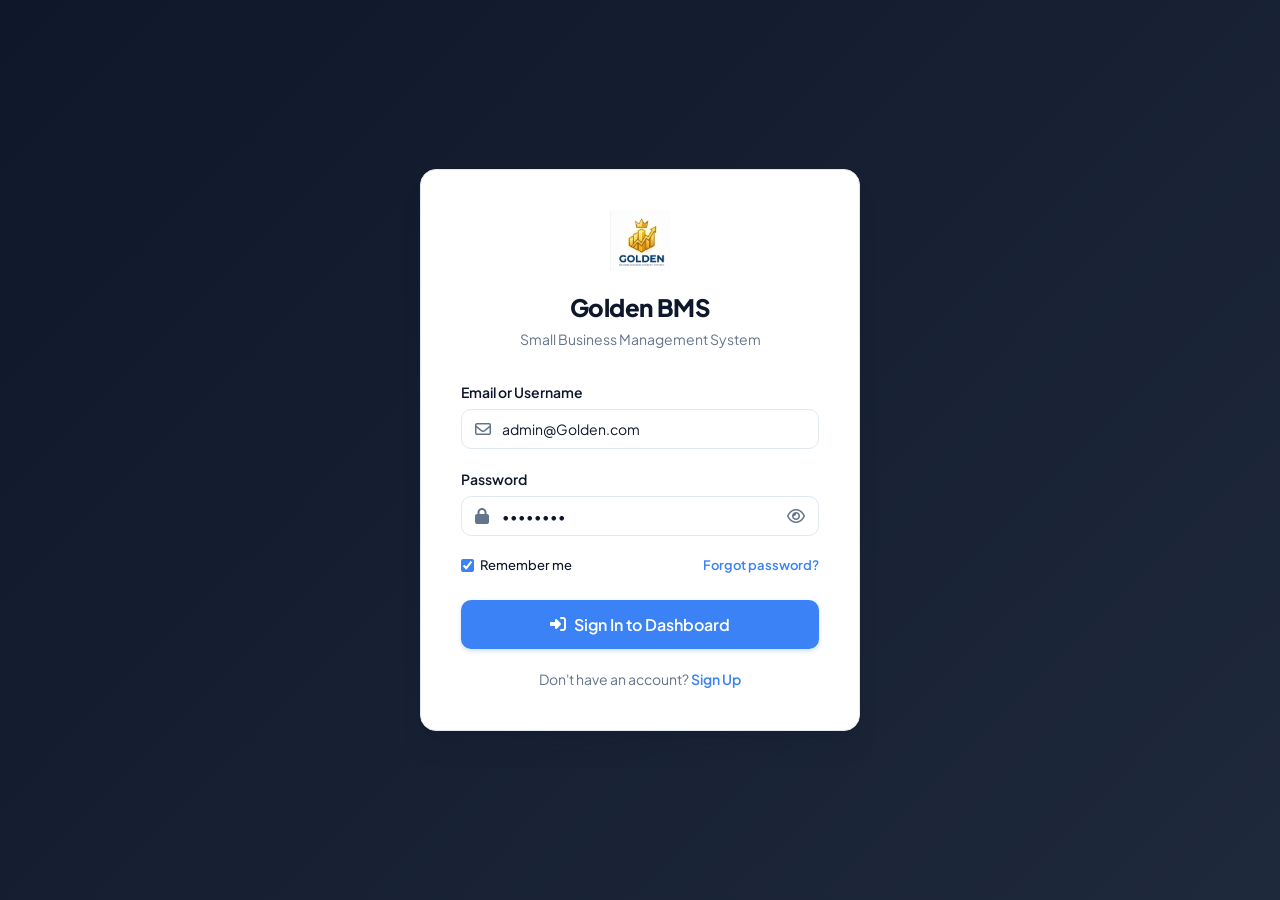
==== commit d179be98: "customer side Actions  access to only for admin" ====
--- a/customers.html
+++ b/customers.html
@@ -133,7 +133,7 @@
                   <th>Contact Info</th>
                   <th>Total Orders</th>
                   <th>Total Spent</th>
-                  <th>Actions</th>
+                  <th id="customer-actions-th">Actions</th>
                 </tr>
               </thead>
               <tbody id="customers-tbody">
--- a/css/style.css
+++ b/css/style.css
@@ -457,3 +457,12 @@
   box-shadow: var(--shadow-sm);
   transition: var(--transition-normal);
 }
+
+/* Authentication Page Logo */
+.login-logo {
+  width: 60px;
+  height: auto;
+  object-fit: contain;
+  margin-bottom: 0.75rem;
+  display: inline-block;
+}
--- a/css/style.css
+++ b/css/style.css
@@ -457,3 +457,12 @@
   box-shadow: var(--shadow-sm);
   transition: var(--transition-normal);
 }
+
+/* Authentication Page Logo */
+.login-logo {
+  width: 60px;
+  height: auto;
+  object-fit: contain;
+  margin-bottom: 0.75rem;
+  display: inline-block;
+}
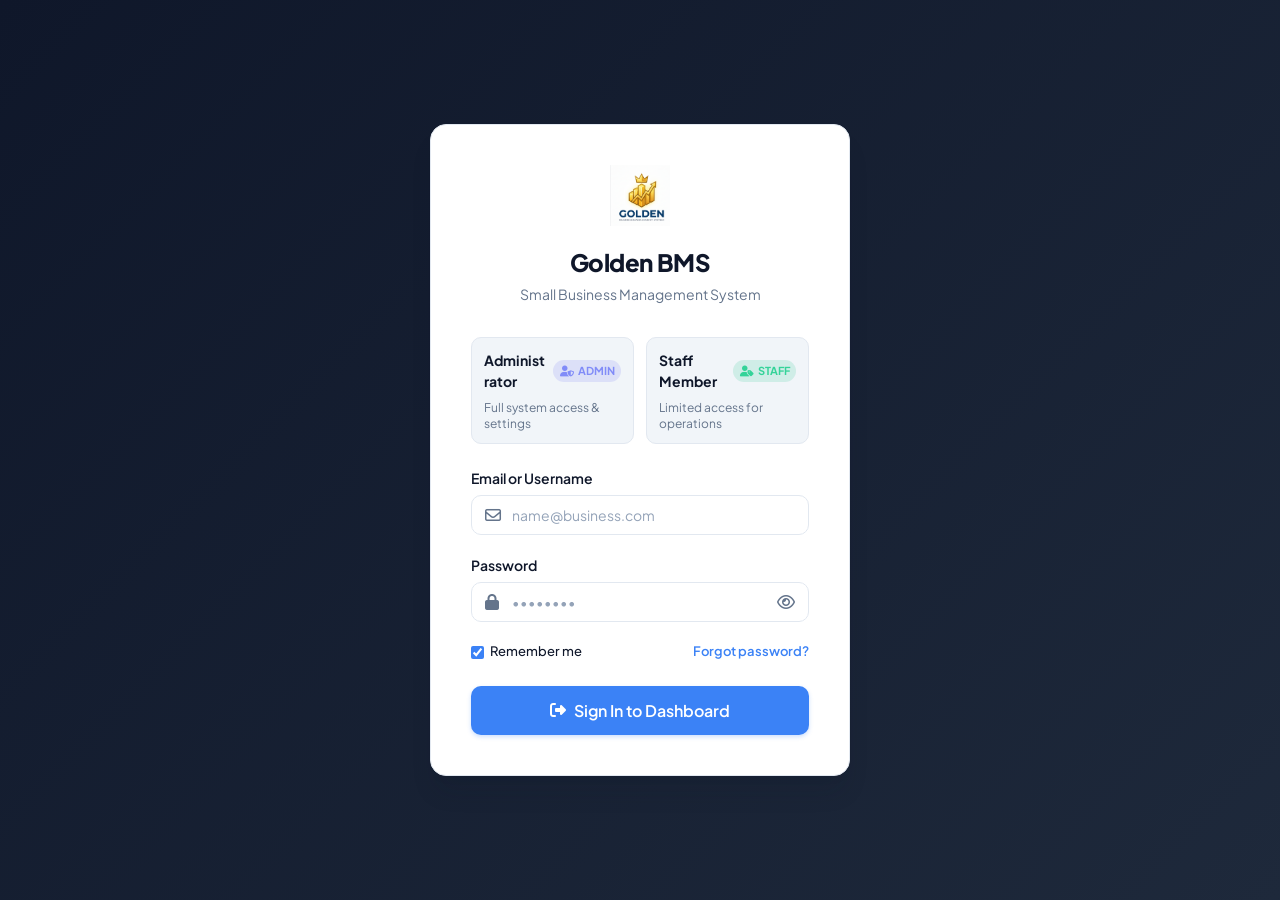
==== commit 35ff1fd9: "remove some text" ====
--- a/customers.html
+++ b/customers.html
@@ -35,6 +35,19 @@
         </a>
       </div>
 
+      <div class="sidebar-user">
+        <div class="user-profile-summary">
+          <div class="avatar"></div>
+          <div class="user-info">
+            <div class="user-name"></div>
+            <div class="user-role">Administrator</div>
+          </div>
+          <button onclick="logoutUser()" title="Logout" style="color:#94a3b8; padding:0.25rem;">
+            <i class="fa-solid fa-right-from-bracket"></i>
+          </button>
+        </div>
+      </div>
+
       <nav class="sidebar-menu">
         <div class="menu-label">Main Menu</div>
         <a href="dashboard.html" class="nav-item">
@@ -69,18 +82,7 @@
         </a>
       </nav>
 
-      <div class="sidebar-footer">
-        <div class="user-profile-summary">
-          <div class="avatar">AM</div>
-          <div class="user-info">
-            <div class="user-name">Alex Morgan</div>
-            <div class="user-role">Administrator</div>
-          </div>
-          <button onclick="logoutUser()" title="Logout" style="color:#94a3b8; padding:0.25rem;">
-            <i class="fa-solid fa-right-from-bracket"></i>
-          </button>
-        </div>
-      </div>
+      </nav>
     </aside>
 
     <div class="sidebar-mobile-overlay"></div>
--- a/css/style.css
+++ b/css/style.css
@@ -466,3 +466,159 @@
   margin-bottom: 0.75rem;
   display: inline-block;
 }
+
+/* Global Sidebar Scrollbar Hiding */
+.sidebar,
+aside.sidebar,
+#sidebar {
+  height: 100vh;
+  display: flex;
+  flex-direction: column;
+  justify-content: space-between;
+  overflow-y: auto;
+  scrollbar-width: none; /* Firefox */
+  -ms-overflow-style: none; /* IE and Edge */
+}
+
+.sidebar::-webkit-scrollbar,
+aside.sidebar::-webkit-scrollbar,
+#sidebar::-webkit-scrollbar,
+.sidebar-menu::-webkit-scrollbar {
+  display: none; /* Chrome, Safari, Opera */
+}
+
+/* Omni Search Dropdown Overlay */
+.header-search {
+  position: relative;
+}
+
+.omni-search-dropdown {
+  position: absolute;
+  top: calc(100% + 10px);
+  left: 0;
+  width: 520px;
+  min-width: 480px;
+  max-height: 420px;
+  overflow-y: auto;
+  background: var(--bg-surface);
+  border: 1px solid var(--border-color);
+  border-radius: 12px;
+  box-shadow: 0 10px 25px -5px rgba(0, 0, 0, 0.15);
+  z-index: 9999;
+  display: none;
+  padding: 0.5rem 0;
+}
+
+.omni-search-dropdown.show {
+  display: block;
+}
+
+.omni-search-group {
+  margin-bottom: 0.25rem;
+}
+
+.omni-search-group-header {
+  padding: 0.5rem 1rem;
+  font-size: 0.75rem;
+  font-weight: 800;
+  text-transform: uppercase;
+  letter-spacing: 0.06em;
+  color: var(--text-muted);
+  background: var(--bg-surface-subtle);
+  border-bottom: 1px solid var(--border-light);
+  display: flex;
+  align-items: center;
+  gap: 0.4rem;
+}
+
+.omni-search-item {
+  display: flex;
+  align-items: center;
+  justify-content: space-between;
+  padding: 0.75rem 1rem;
+  text-decoration: none;
+  color: var(--text-main);
+  transition: background 0.15s ease;
+  border-bottom: 1px solid var(--border-light);
+  gap: 1rem;
+}
+
+.omni-search-item:last-child {
+  border-bottom: none;
+}
+
+.omni-search-item:hover {
+  background: var(--primary-light);
+}
+
+.omni-search-item-left {
+  display: flex;
+  flex-direction: column;
+  gap: 0.2rem;
+  flex: 1;
+  min-width: 0;
+}
+
+.omni-search-item-title {
+  font-weight: 700;
+  font-size: 0.875rem;
+  color: var(--text-main);
+  white-space: nowrap;
+  overflow: hidden;
+  text-overflow: ellipsis;
+}
+
+.omni-search-item-subtitle {
+  font-size: 0.78rem;
+  color: var(--text-muted);
+  white-space: nowrap;
+  overflow: hidden;
+  text-overflow: ellipsis;
+}
+
+.omni-search-item-right {
+  display: flex;
+  flex-direction: column;
+  align-items: flex-end;
+  justify-content: center;
+  gap: 0.25rem;
+  flex-shrink: 0;
+}
+
+.omni-search-item-price {
+  font-weight: 800;
+  font-size: 0.875rem;
+  color: var(--primary);
+}
+
+.omni-search-status-pill {
+  font-size: 0.68rem;
+  font-weight: 700;
+  padding: 0.18rem 0.5rem;
+  border-radius: 9999px;
+  text-transform: uppercase;
+  letter-spacing: 0.03em;
+  display: inline-flex;
+  align-items: center;
+  line-height: 1;
+}
+
+.omni-search-status-completed {
+  background: var(--status-success-bg);
+  color: var(--status-success);
+}
+
+.omni-search-status-pending {
+  background: var(--status-warning-bg);
+  color: var(--status-warning);
+}
+
+.omni-search-status-processing {
+  background: var(--status-info-bg);
+  color: var(--status-info);
+}
+
+.omni-search-status-default {
+  background: var(--bg-surface-subtle);
+  color: var(--text-muted);
+}
--- a/css/responsive.css
+++ b/css/responsive.css
@@ -24,6 +24,7 @@
   padding: 0.875rem 0;
 }
 
+body.sidebar-collapsed .sidebar .sidebar-user,
 body.sidebar-collapsed .sidebar .sidebar-footer {
   padding: 1rem 0.5rem;
 }
@@ -40,21 +41,21 @@
 /* Base Responsive Utilities & Touch Target Improvements */
 @media (max-width: 1024px) {
   .kpi-grid {
-    grid-template-columns: repeat(auto-fit, minmax(200px, 1fr)) !important;
+    grid-template-columns: repeat(2, 1fr) !important;
   }
 
   .grid-2col,
   .grid-3col {
     grid-template-columns: 1fr !important;
   }
-  
+
   .header-search {
-    width: 200px;
-  }
-}
-
-@media (max-width: 768px) {
-  /* Sidebar Mobile Drawer */
+    width: 240px;
+  }
+}
+
+@media (max-width: 992px) {
+  /* Sidebar Mobile Drawer Off-Canvas */
   .sidebar {
     transform: translateX(-100%);
     width: 280px !important;
@@ -62,7 +63,7 @@
     top: 0;
     left: 0;
     bottom: 0;
-    z-index: 1000;
+    z-index: 10000;
     box-shadow: none;
     transition: transform var(--transition-normal);
   }
@@ -92,138 +93,6 @@
     margin-left: 0 !important;
     width: 100%;
     max-width: 100%;
-  }
-
-  /* Header Mobile Optimization */
-  .top-header {
-    padding: 0 0.875rem;
-  }
-
-  .header-search {
-    display: none;
-  }
-
-  .header-left h2 {
-    font-size: 0.95rem !important;
-    white-space: nowrap;
-    overflow: hidden;
-    text-overflow: ellipsis;
-    max-width: 180px;
-  }
-
-  .header-right {
-    gap: 0.5rem;
-  }
-
-  .header-right .btn span,
-  .header-right .btn-text-hide {
-    display: none;
-  }
-
-  /* Content Body Sizing */
-  .content-body {
-    padding: 1rem 0.875rem;
-  }
-
-  .page-header {
-    flex-direction: column;
-    align-items: flex-start;
-    gap: 0.75rem;
-  }
-
-  .page-header .btn {
-    width: 100%;
-    justify-content: center;
-  }
-
-  .page-title {
-    font-size: clamp(1.25rem, 4vw, 1.5rem);
-  }
-
-  /* KPI Cards Responsive */
-  .kpi-grid {
-    grid-template-columns: 1fr !important;
-    gap: 0.875rem;
-  }
-
-  .kpi-card {
-    padding: 1.1rem;
-  }
-
-  .kpi-value {
-    font-size: 1.35rem;
-  }
-
-  /* Tables Mobile Optimization */
-  .table-header-bar {
-    flex-direction: column;
-    align-items: stretch;
-    gap: 0.75rem;
-    padding: 1rem;
-  }
-
-  .table-header-bar > div {
-    max-width: 100% !important;
-    width: 100%;
-    flex-direction: column;
-    align-items: stretch !important;
-  }
-
-  .table-header-bar .input-icon-group,
-  .table-header-bar select,
-  .table-header-bar input {
-    width: 100% !important;
-  }
-
-  .table-actions {
-    width: 100%;
-    flex-wrap: wrap;
-  }
-
-  .table-actions .form-control,
-  .table-actions .btn {
-    flex: 1;
-  }
-
-  .custom-table th,
-  .custom-table td {
-    padding: 0.75rem 0.875rem;
-  }
-
-  /* Form Layout Stacking */
-  .form-row,
-  .grid-2col,
-  .grid-3col,
-  .modal-body [style*="grid-template-columns"] {
-    grid-template-columns: 1fr !important;
-    gap: 0.75rem !important;
-  }
-
-  /* Modals Mobile Sizing */
-  .modal-backdrop {
-    padding: 0.75rem;
-  }
-
-  .modal-card {
-    width: min(100%, 540px) !important;
-    max-height: 92vh;
-    display: flex;
-    flex-direction: column;
-  }
-
-  .modal-body {
-    padding: 1rem;
-    max-height: calc(92vh - 120px);
-  }
-
-  .modal-footer {
-    padding: 0.75rem 1rem;
-    flex-wrap: wrap;
-  }
-
-  .modal-footer .btn {
-    flex: 1;
-    min-width: 100px;
   }
 
   /* Overlay for mobile drawer */
@@ -235,7 +104,7 @@
     height: 100vh;
     background-color: rgba(15, 23, 42, 0.6);
     backdrop-filter: blur(3px);
-    z-index: 999;
+    z-index: 9999;
     opacity: 0;
     visibility: hidden;
     transition: opacity var(--transition-normal), visibility var(--transition-normal);
@@ -247,26 +116,231 @@
   }
 }
 
+@media (max-width: 768px) {
+  /* Header Mobile Optimization */
+  .top-header {
+    padding: 0 0.75rem;
+    gap: 0.5rem;
+  }
+
+  .header-left {
+    gap: 0.5rem;
+    flex: 1;
+  }
+
+  .header-search {
+    width: 100%;
+    max-width: 200px;
+  }
+
+  .header-search input {
+    font-size: 0.8rem;
+    padding-left: 2.2rem;
+  }
+
+  /* Omni-Search Dropdown Mobile Scaling */
+  .omni-search-dropdown {
+    width: 90vw !important;
+    min-width: 280px !important;
+    left: 50% !important;
+    transform: translateX(-50%) !important;
+    top: calc(100% + 8px) !important;
+    position: fixed !important;
+  }
+
+  .header-right {
+    gap: 0.35rem;
+  }
+
+  .header-right .btn span,
+  .header-right .btn-text-hide {
+    display: none;
+  }
+
+  .header-right .btn {
+    padding: 0.5rem 0.65rem;
+  }
+
+  /* Content Body & Headers */
+  .content-body {
+    padding: 0.875rem 0.75rem;
+  }
+
+  .page-header {
+    flex-direction: column;
+    align-items: flex-start;
+    gap: 0.75rem;
+  }
+
+  .page-header .btn {
+    width: 100%;
+    justify-content: center;
+  }
+
+  .page-title {
+    font-size: clamp(1.2rem, 4vw, 1.4rem);
+  }
+
+  /* Stat Card Grids Mobile */
+  .kpi-grid {
+    grid-template-columns: 1fr !important;
+    gap: 0.75rem;
+  }
+
+  .kpi-card {
+    padding: 1rem;
+  }
+
+  .kpi-value {
+    font-size: 1.3rem;
+  }
+
+  /* Responsive Table Wrappers */
+  .table-responsive {
+    width: 100%;
+    overflow-x: auto;
+    -webkit-overflow-scrolling: touch;
+  }
+
+  .table-header-bar {
+    flex-direction: column;
+    align-items: stretch;
+    gap: 0.75rem;
+    padding: 0.875rem;
+  }
+
+  .table-header-bar > div {
+    max-width: 100% !important;
+    width: 100%;
+    flex-direction: column;
+    align-items: stretch !important;
+  }
+
+  .table-header-bar .input-icon-group,
+  .table-header-bar select,
+  .table-header-bar input {
+    width: 100% !important;
+  }
+
+  .table-actions {
+    width: 100%;
+    flex-wrap: wrap;
+    gap: 0.5rem;
+  }
+
+  .table-actions .form-control,
+  .table-actions .btn {
+    flex: 1;
+  }
+
+  .custom-table th,
+  .custom-table td {
+    padding: 0.65rem 0.75rem;
+    white-space: nowrap;
+  }
+
+  /* Form Layout Stacking & Settings Cards */
+  .form-row,
+  .grid-2col,
+  .grid-3col,
+  .modal-body [style*="grid-template-columns"],
+  form [style*="grid-template-columns"] {
+    grid-template-columns: 1fr !important;
+    gap: 0.75rem !important;
+  }
+
+  /* Modals Mobile Sizing */
+  .modal-backdrop {
+    padding: 0.5rem;
+  }
+
+  .modal-card {
+    width: 95% !important;
+    max-width: 95% !important;
+    max-height: 92vh;
+    display: flex;
+    flex-direction: column;
+    margin: 0 auto;
+  }
+
+  .modal-body {
+    padding: 0.875rem;
+    max-height: calc(92vh - 110px);
+    overflow-y: auto;
+  }
+
+  .modal-footer {
+    padding: 0.75rem 0.875rem;
+    flex-wrap: wrap;
+    gap: 0.5rem;
+  }
+
+  .modal-footer .btn {
+    flex: 1;
+    min-width: 100px;
+  }
+}
+
+/* Main Content Viewport Constraint to Prevent Body Scrolling */
+.main-wrapper {
+  max-width: 100vw;
+  overflow-x: hidden;
+  box-sizing: border-box;
+}
+
+/* Inventory Responsive Table Container */
+.inventory-table-container {
+  width: 100%;
+  overflow-x: auto;
+  -webkit-overflow-scrolling: touch;
+}
+
+@media (max-width: 768px) {
+  /* Inventory Stat Cards Grid */
+  .content-body .kpi-grid[style*="grid-template-columns"],
+  .kpi-grid {
+    grid-template-columns: repeat(auto-fit, minmax(140px, 1fr)) !important;
+    gap: 0.75rem !important;
+  }
+
+  /* Table Header Controls (Search & Filter) */
+  .table-header-bar > div[style*="display:flex"] {
+    flex-direction: column !important;
+    width: 100% !important;
+    max-width: 100% !important;
+    gap: 0.625rem !important;
+  }
+
+  .table-header-bar #inventory-filter,
+  .table-header-bar select {
+    width: 100% !important;
+  }
+}
+
 @media (max-width: 480px) {
   .top-header {
-    padding: 0 0.75rem;
+    padding: 0 0.5rem;
+  }
+
+  .header-search {
+    display: none;
   }
 
   .btn {
-    padding: 0.5rem 0.875rem;
-    font-size: 0.8125rem;
+    padding: 0.45rem 0.75rem;
+    font-size: 0.8rem;
   }
 
   .btn-lg {
-    padding: 0.75rem 1.25rem;
+    padding: 0.65rem 1.1rem;
   }
 
   .kpi-card {
-    padding: 1rem;
+    padding: 0.875rem;
   }
 
   .custom-table {
-    font-size: 0.8125rem;
-  }
-}
-
+    font-size: 0.8rem;
+  }
+}
+
--- a/css/style.css
+++ b/css/style.css
@@ -466,3 +466,159 @@
   margin-bottom: 0.75rem;
   display: inline-block;
 }
+
+/* Global Sidebar Scrollbar Hiding */
+.sidebar,
+aside.sidebar,
+#sidebar {
+  height: 100vh;
+  display: flex;
+  flex-direction: column;
+  justify-content: space-between;
+  overflow-y: auto;
+  scrollbar-width: none; /* Firefox */
+  -ms-overflow-style: none; /* IE and Edge */
+}
+
+.sidebar::-webkit-scrollbar,
+aside.sidebar::-webkit-scrollbar,
+#sidebar::-webkit-scrollbar,
+.sidebar-menu::-webkit-scrollbar {
+  display: none; /* Chrome, Safari, Opera */
+}
+
+/* Omni Search Dropdown Overlay */
+.header-search {
+  position: relative;
+}
+
+.omni-search-dropdown {
+  position: absolute;
+  top: calc(100% + 10px);
+  left: 0;
+  width: 520px;
+  min-width: 480px;
+  max-height: 420px;
+  overflow-y: auto;
+  background: var(--bg-surface);
+  border: 1px solid var(--border-color);
+  border-radius: 12px;
+  box-shadow: 0 10px 25px -5px rgba(0, 0, 0, 0.15);
+  z-index: 9999;
+  display: none;
+  padding: 0.5rem 0;
+}
+
+.omni-search-dropdown.show {
+  display: block;
+}
+
+.omni-search-group {
+  margin-bottom: 0.25rem;
+}
+
+.omni-search-group-header {
+  padding: 0.5rem 1rem;
+  font-size: 0.75rem;
+  font-weight: 800;
+  text-transform: uppercase;
+  letter-spacing: 0.06em;
+  color: var(--text-muted);
+  background: var(--bg-surface-subtle);
+  border-bottom: 1px solid var(--border-light);
+  display: flex;
+  align-items: center;
+  gap: 0.4rem;
+}
+
+.omni-search-item {
+  display: flex;
+  align-items: center;
+  justify-content: space-between;
+  padding: 0.75rem 1rem;
+  text-decoration: none;
+  color: var(--text-main);
+  transition: background 0.15s ease;
+  border-bottom: 1px solid var(--border-light);
+  gap: 1rem;
+}
+
+.omni-search-item:last-child {
+  border-bottom: none;
+}
+
+.omni-search-item:hover {
+  background: var(--primary-light);
+}
+
+.omni-search-item-left {
+  display: flex;
+  flex-direction: column;
+  gap: 0.2rem;
+  flex: 1;
+  min-width: 0;
+}
+
+.omni-search-item-title {
+  font-weight: 700;
+  font-size: 0.875rem;
+  color: var(--text-main);
+  white-space: nowrap;
+  overflow: hidden;
+  text-overflow: ellipsis;
+}
+
+.omni-search-item-subtitle {
+  font-size: 0.78rem;
+  color: var(--text-muted);
+  white-space: nowrap;
+  overflow: hidden;
+  text-overflow: ellipsis;
+}
+
+.omni-search-item-right {
+  display: flex;
+  flex-direction: column;
+  align-items: flex-end;
+  justify-content: center;
+  gap: 0.25rem;
+  flex-shrink: 0;
+}
+
+.omni-search-item-price {
+  font-weight: 800;
+  font-size: 0.875rem;
+  color: var(--primary);
+}
+
+.omni-search-status-pill {
+  font-size: 0.68rem;
+  font-weight: 700;
+  padding: 0.18rem 0.5rem;
+  border-radius: 9999px;
+  text-transform: uppercase;
+  letter-spacing: 0.03em;
+  display: inline-flex;
+  align-items: center;
+  line-height: 1;
+}
+
+.omni-search-status-completed {
+  background: var(--status-success-bg);
+  color: var(--status-success);
+}
+
+.omni-search-status-pending {
+  background: var(--status-warning-bg);
+  color: var(--status-warning);
+}
+
+.omni-search-status-processing {
+  background: var(--status-info-bg);
+  color: var(--status-info);
+}
+
+.omni-search-status-default {
+  background: var(--bg-surface-subtle);
+  color: var(--text-muted);
+}
--- a/css/dashboard.css
+++ b/css/dashboard.css
@@ -12,10 +12,12 @@
 /* Sidebar Styles */
 .sidebar {
   width: var(--sidebar-width);
+  height: 100vh;
   background-color: var(--bg-sidebar);
   color: #94a3b8;
   display: flex;
   flex-direction: column;
+  justify-content: space-between;
   position: fixed;
   top: 0;
   bottom: 0;
@@ -23,6 +25,13 @@
   z-index: 100;
   transition: var(--transition-normal);
   border-right: 1px solid rgba(255, 255, 255, 0.05);
+  overflow-y: auto;
+  scrollbar-width: none; /* Firefox */
+  -ms-overflow-style: none; /* IE and Edge */
+}
+
+.sidebar::-webkit-scrollbar {
+  display: none; /* Chrome, Safari, Opera */
 }
 
 .sidebar-header {
@@ -66,9 +75,15 @@
   flex: 1;
   padding: 1.25rem 0.875rem;
   overflow-y: auto;
+  scrollbar-width: none;
+  -ms-overflow-style: none;
   display: flex;
   flex-direction: column;
   gap: 0.375rem;
+}
+
+.sidebar-menu::-webkit-scrollbar {
+  display: none;
 }
 
 .menu-label {
@@ -112,6 +127,11 @@
 
 .nav-item.active i {
   color: #ffffff;
+}
+
+.sidebar-user {
+  padding: 0.875rem 1.25rem;
+  border-bottom: 1px solid rgba(255, 255, 255, 0.08);
 }
 
 .sidebar-footer {
--- a/css/responsive.css
+++ b/css/responsive.css
@@ -24,6 +24,7 @@
   padding: 0.875rem 0;
 }
 
+body.sidebar-collapsed .sidebar .sidebar-user,
 body.sidebar-collapsed .sidebar .sidebar-footer {
   padding: 1rem 0.5rem;
 }
@@ -40,21 +41,21 @@
 /* Base Responsive Utilities & Touch Target Improvements */
 @media (max-width: 1024px) {
   .kpi-grid {
-    grid-template-columns: repeat(auto-fit, minmax(200px, 1fr)) !important;
+    grid-template-columns: repeat(2, 1fr) !important;
   }
 
   .grid-2col,
   .grid-3col {
     grid-template-columns: 1fr !important;
   }
-  
+
   .header-search {
-    width: 200px;
-  }
-}
-
-@media (max-width: 768px) {
-  /* Sidebar Mobile Drawer */
+    width: 240px;
+  }
+}
+
+@media (max-width: 992px) {
+  /* Sidebar Mobile Drawer Off-Canvas */
   .sidebar {
     transform: translateX(-100%);
     width: 280px !important;
@@ -62,7 +63,7 @@
     top: 0;
     left: 0;
     bottom: 0;
-    z-index: 1000;
+    z-index: 10000;
     box-shadow: none;
     transition: transform var(--transition-normal);
   }
@@ -92,138 +93,6 @@
     margin-left: 0 !important;
     width: 100%;
     max-width: 100%;
-  }
-
-  /* Header Mobile Optimization */
-  .top-header {
-    padding: 0 0.875rem;
-  }
-
-  .header-search {
-    display: none;
-  }
-
-  .header-left h2 {
-    font-size: 0.95rem !important;
-    white-space: nowrap;
-    overflow: hidden;
-    text-overflow: ellipsis;
-    max-width: 180px;
-  }
-
-  .header-right {
-    gap: 0.5rem;
-  }
-
-  .header-right .btn span,
-  .header-right .btn-text-hide {
-    display: none;
-  }
-
-  /* Content Body Sizing */
-  .content-body {
-    padding: 1rem 0.875rem;
-  }
-
-  .page-header {
-    flex-direction: column;
-    align-items: flex-start;
-    gap: 0.75rem;
-  }
-
-  .page-header .btn {
-    width: 100%;
-    justify-content: center;
-  }
-
-  .page-title {
-    font-size: clamp(1.25rem, 4vw, 1.5rem);
-  }
-
-  /* KPI Cards Responsive */
-  .kpi-grid {
-    grid-template-columns: 1fr !important;
-    gap: 0.875rem;
-  }
-
-  .kpi-card {
-    padding: 1.1rem;
-  }
-
-  .kpi-value {
-    font-size: 1.35rem;
-  }
-
-  /* Tables Mobile Optimization */
-  .table-header-bar {
-    flex-direction: column;
-    align-items: stretch;
-    gap: 0.75rem;
-    padding: 1rem;
-  }
-
-  .table-header-bar > div {
-    max-width: 100% !important;
-    width: 100%;
-    flex-direction: column;
-    align-items: stretch !important;
-  }
-
-  .table-header-bar .input-icon-group,
-  .table-header-bar select,
-  .table-header-bar input {
-    width: 100% !important;
-  }
-
-  .table-actions {
-    width: 100%;
-    flex-wrap: wrap;
-  }
-
-  .table-actions .form-control,
-  .table-actions .btn {
-    flex: 1;
-  }
-
-  .custom-table th,
-  .custom-table td {
-    padding: 0.75rem 0.875rem;
-  }
-
-  /* Form Layout Stacking */
-  .form-row,
-  .grid-2col,
-  .grid-3col,
-  .modal-body [style*="grid-template-columns"] {
-    grid-template-columns: 1fr !important;
-    gap: 0.75rem !important;
-  }
-
-  /* Modals Mobile Sizing */
-  .modal-backdrop {
-    padding: 0.75rem;
-  }
-
-  .modal-card {
-    width: min(100%, 540px) !important;
-    max-height: 92vh;
-    display: flex;
-    flex-direction: column;
-  }
-
-  .modal-body {
-    padding: 1rem;
-    max-height: calc(92vh - 120px);
-  }
-
-  .modal-footer {
-    padding: 0.75rem 1rem;
-    flex-wrap: wrap;
-  }
-
-  .modal-footer .btn {
-    flex: 1;
-    min-width: 100px;
   }
 
   /* Overlay for mobile drawer */
@@ -235,7 +104,7 @@
     height: 100vh;
     background-color: rgba(15, 23, 42, 0.6);
     backdrop-filter: blur(3px);
-    z-index: 999;
+    z-index: 9999;
     opacity: 0;
     visibility: hidden;
     transition: opacity var(--transition-normal), visibility var(--transition-normal);
@@ -247,26 +116,231 @@
   }
 }
 
+@media (max-width: 768px) {
+  /* Header Mobile Optimization */
+  .top-header {
+    padding: 0 0.75rem;
+    gap: 0.5rem;
+  }
+
+  .header-left {
+    gap: 0.5rem;
+    flex: 1;
+  }
+
+  .header-search {
+    width: 100%;
+    max-width: 200px;
+  }
+
+  .header-search input {
+    font-size: 0.8rem;
+    padding-left: 2.2rem;
+  }
+
+  /* Omni-Search Dropdown Mobile Scaling */
+  .omni-search-dropdown {
+    width: 90vw !important;
+    min-width: 280px !important;
+    left: 50% !important;
+    transform: translateX(-50%) !important;
+    top: calc(100% + 8px) !important;
+    position: fixed !important;
+  }
+
+  .header-right {
+    gap: 0.35rem;
+  }
+
+  .header-right .btn span,
+  .header-right .btn-text-hide {
+    display: none;
+  }
+
+  .header-right .btn {
+    padding: 0.5rem 0.65rem;
+  }
+
+  /* Content Body & Headers */
+  .content-body {
+    padding: 0.875rem 0.75rem;
+  }
+
+  .page-header {
+    flex-direction: column;
+    align-items: flex-start;
+    gap: 0.75rem;
+  }
+
+  .page-header .btn {
+    width: 100%;
+    justify-content: center;
+  }
+
+  .page-title {
+    font-size: clamp(1.2rem, 4vw, 1.4rem);
+  }
+
+  /* Stat Card Grids Mobile */
+  .kpi-grid {
+    grid-template-columns: 1fr !important;
+    gap: 0.75rem;
+  }
+
+  .kpi-card {
+    padding: 1rem;
+  }
+
+  .kpi-value {
+    font-size: 1.3rem;
+  }
+
+  /* Responsive Table Wrappers */
+  .table-responsive {
+    width: 100%;
+    overflow-x: auto;
+    -webkit-overflow-scrolling: touch;
+  }
+
+  .table-header-bar {
+    flex-direction: column;
+    align-items: stretch;
+    gap: 0.75rem;
+    padding: 0.875rem;
+  }
+
+  .table-header-bar > div {
+    max-width: 100% !important;
+    width: 100%;
+    flex-direction: column;
+    align-items: stretch !important;
+  }
+
+  .table-header-bar .input-icon-group,
+  .table-header-bar select,
+  .table-header-bar input {
+    width: 100% !important;
+  }
+
+  .table-actions {
+    width: 100%;
+    flex-wrap: wrap;
+    gap: 0.5rem;
+  }
+
+  .table-actions .form-control,
+  .table-actions .btn {
+    flex: 1;
+  }
+
+  .custom-table th,
+  .custom-table td {
+    padding: 0.65rem 0.75rem;
+    white-space: nowrap;
+  }
+
+  /* Form Layout Stacking & Settings Cards */
+  .form-row,
+  .grid-2col,
+  .grid-3col,
+  .modal-body [style*="grid-template-columns"],
+  form [style*="grid-template-columns"] {
+    grid-template-columns: 1fr !important;
+    gap: 0.75rem !important;
+  }
+
+  /* Modals Mobile Sizing */
+  .modal-backdrop {
+    padding: 0.5rem;
+  }
+
+  .modal-card {
+    width: 95% !important;
+    max-width: 95% !important;
+    max-height: 92vh;
+    display: flex;
+    flex-direction: column;
+    margin: 0 auto;
+  }
+
+  .modal-body {
+    padding: 0.875rem;
+    max-height: calc(92vh - 110px);
+    overflow-y: auto;
+  }
+
+  .modal-footer {
+    padding: 0.75rem 0.875rem;
+    flex-wrap: wrap;
+    gap: 0.5rem;
+  }
+
+  .modal-footer .btn {
+    flex: 1;
+    min-width: 100px;
+  }
+}
+
+/* Main Content Viewport Constraint to Prevent Body Scrolling */
+.main-wrapper {
+  max-width: 100vw;
+  overflow-x: hidden;
+  box-sizing: border-box;
+}
+
+/* Inventory Responsive Table Container */
+.inventory-table-container {
+  width: 100%;
+  overflow-x: auto;
+  -webkit-overflow-scrolling: touch;
+}
+
+@media (max-width: 768px) {
+  /* Inventory Stat Cards Grid */
+  .content-body .kpi-grid[style*="grid-template-columns"],
+  .kpi-grid {
+    grid-template-columns: repeat(auto-fit, minmax(140px, 1fr)) !important;
+    gap: 0.75rem !important;
+  }
+
+  /* Table Header Controls (Search & Filter) */
+  .table-header-bar > div[style*="display:flex"] {
+    flex-direction: column !important;
+    width: 100% !important;
+    max-width: 100% !important;
+    gap: 0.625rem !important;
+  }
+
+  .table-header-bar #inventory-filter,
+  .table-header-bar select {
+    width: 100% !important;
+  }
+}
+
 @media (max-width: 480px) {
   .top-header {
-    padding: 0 0.75rem;
+    padding: 0 0.5rem;
+  }
+
+  .header-search {
+    display: none;
   }
 
   .btn {
-    padding: 0.5rem 0.875rem;
-    font-size: 0.8125rem;
+    padding: 0.45rem 0.75rem;
+    font-size: 0.8rem;
   }
 
   .btn-lg {
-    padding: 0.75rem 1.25rem;
+    padding: 0.65rem 1.1rem;
   }
 
   .kpi-card {
-    padding: 1rem;
+    padding: 0.875rem;
   }
 
   .custom-table {
-    font-size: 0.8125rem;
-  }
-}
-
+    font-size: 0.8rem;
+  }
+}
+
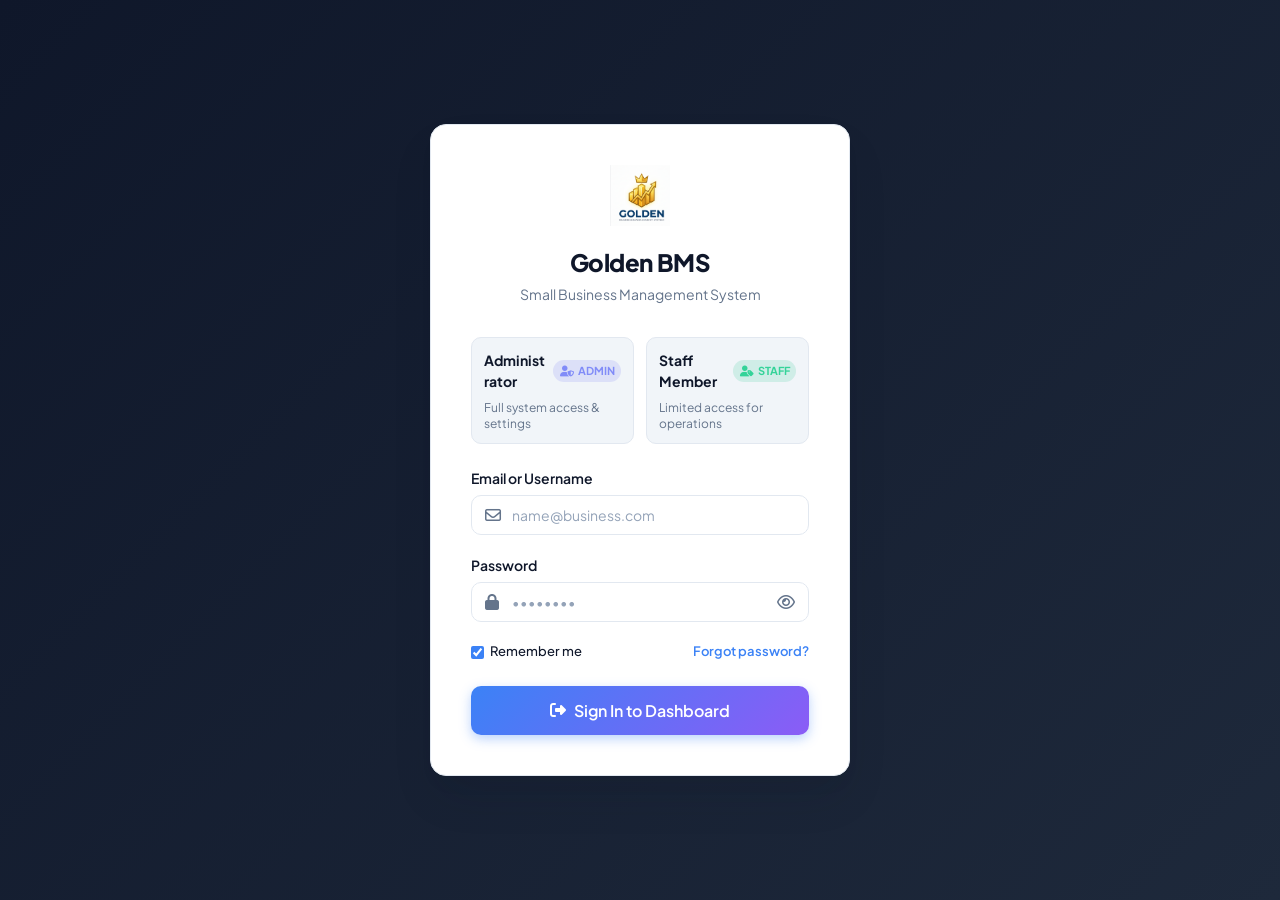
==== commit b273ea9a: "add some style" ====
--- a/customers.html
+++ b/customers.html
@@ -3,24 +3,15 @@
 <head>
   <meta charset="UTF-8">
   <meta name="viewport" content="width=device-width, initial-scale=1.0">
-  <title>Customer Management - Golden</title>
-  <!DOCTYPE html>
-  
-  <meta charset="UTF-8">
-  <meta name="viewport" content="width=device-width, initial-scale=1.0">
-  <title>Golden - Business Management System</title>
+  <title>Customer Management - Golden BMS</title>
 
   <!-- URL Tab Favicon Logo -->
   <link rel="icon" type="image/png" href="./logo.png">
 
-  <!-- உங்கள் CSS கோப்புகள் -->
-  <link rel="stylesheet" href="css/style.css">
-  <link rel="stylesheet" href="css/responsive.css">
-
-
   <!-- FontAwesome Icons -->
   <link rel="stylesheet" href="https://cdnjs.cloudflare.com/ajax/libs/font-awesome/6.4.0/css/all.min.css">
-  <!-- CSS Framework -->
+
+  <!-- Core Styles (Order: style.css -> dashboard.css -> responsive.css) -->
   <link rel="stylesheet" href="css/style.css">
   <link rel="stylesheet" href="css/dashboard.css">
   <link rel="stylesheet" href="css/responsive.css">
@@ -80,8 +71,6 @@
           <i class="fa-solid fa-gear"></i>
           <span>Settings</span>
         </a>
-      </nav>
-
       </nav>
     </aside>
 
--- a/css/style.css
+++ b/css/style.css
@@ -5,23 +5,31 @@
 @import url('https://fonts.googleapis.com/css2?family=Plus+Jakarta+Sans:wght@300;400;500;600;700;800&display=swap');
 
 :root {
-  /* Color Palette - Light Mode */
+  /* Color Palette - Vibrant SaaS Light Mode */
   --primary: #3b82f6;
   --primary-hover: #2563eb;
-  --primary-light: #eff6ff;
+  --primary-light: rgba(59, 130, 246, 0.08);
   --primary-focus: rgba(59, 130, 246, 0.25);
   
-  --secondary: #6366f1;
-  --secondary-hover: #4f46e5;
-  --secondary-light: #eef2ff;
-
-  --accent: #8b5cf6;
+  --secondary: #8b5cf6;
+  --secondary-hover: #7c3aed;
+  --secondary-light: rgba(139, 92, 246, 0.08);
+
+  --accent-cyan: #06b6d4;
+  --accent-pink: #ec4899;
+  --accent-emerald: #10b981;
+  --accent-orange: #f97316;
+  --accent-amber: #f59e0b;
+  --accent-red: #ef4444;
   
   --bg-main: #f8fafc;
+  --bg-gradient-mesh: radial-gradient(at 0% 0%, rgba(59, 130, 246, 0.07) 0px, transparent 50%),
+                      radial-gradient(at 100% 0%, rgba(139, 92, 246, 0.07) 0px, transparent 50%),
+                      radial-gradient(at 50% 100%, rgba(6, 182, 212, 0.05) 0px, transparent 50%);
   --bg-surface: #ffffff;
   --bg-surface-subtle: #f1f5f9;
-  --bg-sidebar: #0f172a;
-  --bg-header: #ffffff;
+  --bg-sidebar: linear-gradient(180deg, #0b132b 0%, #1c2541 60%, #1e1b4b 100%);
+  --bg-header: rgba(255, 255, 255, 0.85);
 
   --text-main: #0f172a;
   --text-muted: #64748b;
@@ -32,20 +40,20 @@
   --border-light: #f1f5f9;
 
   --status-success: #10b981;
-  --status-success-bg: #ecfdf5;
+  --status-success-bg: rgba(16, 185, 129, 0.12);
   --status-warning: #f59e0b;
-  --status-warning-bg: #fffbe6;
+  --status-warning-bg: rgba(245, 158, 11, 0.12);
   --status-danger: #ef4444;
-  --status-danger-bg: #fef2f2;
+  --status-danger-bg: rgba(239, 68, 68, 0.12);
   --status-info: #06b6d4;
-  --status-info-bg: #ecfeff;
-
-  /* Elevation Shadows */
+  --status-info-bg: rgba(6, 182, 212, 0.12);
+
+  /* Elevation Shadows & Glassmorphism */
   --shadow-xs: 0 1px 2px 0 rgba(0, 0, 0, 0.05);
-  --shadow-sm: 0 1px 3px 0 rgba(15, 23, 42, 0.08), 0 1px 2px -1px rgba(15, 23, 42, 0.08);
-  --shadow-md: 0 4px 6px -1px rgba(15, 23, 42, 0.08), 0 2px 4px -2px rgba(15, 23, 42, 0.05);
-  --shadow-lg: 0 10px 15px -3px rgba(15, 23, 42, 0.1), 0 4px 6px -4px rgba(15, 23, 42, 0.05);
-  --shadow-xl: 0 20px 25px -5px rgba(15, 23, 42, 0.12), 0 8px 10px -6px rgba(15, 23, 42, 0.05);
+  --shadow-sm: 0 2px 4px 0 rgba(15, 23, 42, 0.04), 0 1px 2px -1px rgba(15, 23, 42, 0.04);
+  --shadow-md: 0 6px 12px -2px rgba(15, 23, 42, 0.06), 0 3px 6px -3px rgba(15, 23, 42, 0.04);
+  --shadow-lg: 0 12px 24px -4px rgba(15, 23, 42, 0.08), 0 6px 12px -4px rgba(15, 23, 42, 0.04);
+  --shadow-xl: 0 24px 48px -8px rgba(15, 23, 42, 0.12), 0 12px 20px -8px rgba(15, 23, 42, 0.06);
 
   /* Layout Spacing & Sizing */
   --sidebar-width: 260px;
@@ -61,34 +69,41 @@
   --transition-normal: all 0.3s cubic-bezier(0.4, 0, 0.2, 1);
 }
 
-/* Dark Mode Tokens */
+/* Premium SaaS Dark Mode Tokens */
 [data-theme="dark"] {
   --primary: #3b82f6;
   --primary-hover: #60a5fa;
-  --primary-light: rgba(59, 130, 246, 0.15);
-  --primary-focus: rgba(59, 130, 246, 0.35);
-
-  --bg-main: #0b0f19;
-  --bg-surface: #1e293b;
-  --bg-surface-subtle: #334155;
-  --bg-sidebar: #090d16;
-  --bg-header: #1e293b;
+  --primary-light: rgba(59, 130, 246, 0.2);
+  --primary-focus: rgba(59, 130, 246, 0.4);
+
+  --secondary: #a855f7;
+  --secondary-hover: #c084fc;
+  --secondary-light: rgba(168, 85, 247, 0.2);
+
+  --bg-main: #090d16;
+  --bg-gradient-mesh: radial-gradient(at 0% 0%, rgba(59, 130, 246, 0.12) 0px, transparent 50%),
+                      radial-gradient(at 100% 0%, rgba(168, 85, 247, 0.12) 0px, transparent 50%),
+                      radial-gradient(at 50% 100%, rgba(6, 182, 212, 0.08) 0px, transparent 50%);
+  --bg-surface: #131b2e;
+  --bg-surface-subtle: #1e293b;
+  --bg-sidebar: linear-gradient(180deg, #060911 0%, #0f172a 60%, #1e1b4b 100%);
+  --bg-header: rgba(19, 27, 46, 0.85);
 
   --text-main: #f8fafc;
   --text-muted: #94a3b8;
   --text-light: #64748b;
 
-  --border-color: #334155;
-  --border-light: #1e293b;
-
-  --status-success-bg: rgba(16, 185, 129, 0.15);
-  --status-warning-bg: rgba(245, 158, 11, 0.15);
-  --status-danger-bg: rgba(239, 68, 68, 0.15);
-  --status-info-bg: rgba(6, 182, 212, 0.15);
-
-  --shadow-sm: 0 1px 3px 0 rgba(0, 0, 0, 0.3);
-  --shadow-md: 0 4px 6px -1px rgba(0, 0, 0, 0.3);
-  --shadow-lg: 0 10px 15px -3px rgba(0, 0, 0, 0.4);
+  --border-color: rgba(255, 255, 255, 0.08);
+  --border-light: rgba(255, 255, 255, 0.04);
+
+  --status-success-bg: rgba(16, 185, 129, 0.2);
+  --status-warning-bg: rgba(245, 158, 11, 0.2);
+  --status-danger-bg: rgba(239, 68, 68, 0.2);
+  --status-info-bg: rgba(6, 182, 212, 0.2);
+
+  --shadow-sm: 0 2px 4px 0 rgba(0, 0, 0, 0.3);
+  --shadow-md: 0 6px 12px -2px rgba(0, 0, 0, 0.4);
+  --shadow-lg: 0 12px 24px -4px rgba(0, 0, 0, 0.5);
 }
 
 /* ==========================================================================
@@ -109,6 +124,8 @@
 body {
   font-family: 'Plus Jakarta Sans', -apple-system, BlinkMacSystemFont, sans-serif;
   background-color: var(--bg-main);
+  background-image: var(--bg-gradient-mesh);
+  background-attachment: fixed;
   color: var(--text-main);
   line-height: 1.5;
   -webkit-font-smoothing: antialiased;
@@ -174,15 +191,16 @@
 }
 
 .btn-primary {
-  background-color: var(--primary);
+  background: linear-gradient(135deg, var(--primary) 0%, var(--secondary) 100%);
   color: #ffffff;
-  box-shadow: 0 2px 4px rgba(59, 130, 246, 0.25);
+  box-shadow: 0 4px 12px rgba(59, 130, 246, 0.35);
+  border: none;
 }
 
 .btn-primary:hover {
-  background-color: var(--primary-hover);
-  transform: translateY(-1px);
-  box-shadow: 0 4px 8px rgba(59, 130, 246, 0.35);
+  background: linear-gradient(135deg, var(--primary-hover) 0%, var(--secondary-hover) 100%);
+  transform: translateY(-2px);
+  box-shadow: 0 6px 16px rgba(59, 130, 246, 0.45);
 }
 
 .btn-secondary {
@@ -193,16 +211,19 @@
 
 .btn-secondary:hover {
   background-color: var(--border-color);
+  transform: translateY(-1px);
 }
 
 .btn-danger {
-  background-color: var(--status-danger);
+  background: linear-gradient(135deg, #ef4444 0%, #dc2626 100%);
   color: #ffffff;
+  box-shadow: 0 4px 12px rgba(239, 68, 68, 0.3);
 }
 
 .btn-danger:hover {
-  background-color: #dc2626;
+  background: linear-gradient(135deg, #dc2626 0%, #b91c1c 100%);
   transform: translateY(-1px);
+  box-shadow: 0 6px 16px rgba(239, 68, 68, 0.4);
 }
 
 .btn-outline {
@@ -212,8 +233,10 @@
 }
 
 .btn-outline:hover {
-  background-color: var(--bg-surface-subtle);
-  border-color: var(--text-muted);
+  background-color: var(--primary-light);
+  border-color: var(--primary);
+  color: var(--primary);
+  transform: translateY(-1px);
 }
 
 .btn-icon {
@@ -452,10 +475,16 @@
 /* Modern Glass Container Utilities */
 .glass-panel {
   background: var(--bg-surface);
+  backdrop-filter: blur(12px);
+  -webkit-backdrop-filter: blur(12px);
   border: 1px solid var(--border-color);
   border-radius: var(--radius-lg);
   box-shadow: var(--shadow-sm);
   transition: var(--transition-normal);
+}
+
+.glass-panel:hover {
+  box-shadow: var(--shadow-md);
 }
 
 /* Authentication Page Logo */
--- a/css/dashboard.css
+++ b/css/dashboard.css
@@ -13,7 +13,7 @@
 .sidebar {
   width: var(--sidebar-width);
   height: 100vh;
-  background-color: var(--bg-sidebar);
+  background: var(--bg-sidebar);
   color: #94a3b8;
   display: flex;
   flex-direction: column;
@@ -24,7 +24,7 @@
   left: 0;
   z-index: 100;
   transition: var(--transition-normal);
-  border-right: 1px solid rgba(255, 255, 255, 0.05);
+  border-right: 1px solid rgba(255, 255, 255, 0.08);
   overflow-y: auto;
   scrollbar-width: none; /* Firefox */
   -ms-overflow-style: none; /* IE and Edge */
@@ -55,8 +55,8 @@
 
 .brand-logo i,
 .brand-img {
-  width: 36px;
-  height: 36px;
+  width: 38px;
+  height: 38px;
   object-fit: cover;
   border-radius: var(--radius-md);
   display: flex;
@@ -65,10 +65,10 @@
 }
 
 .brand-logo i {
-  background: linear-gradient(135deg, var(--primary), var(--secondary));
+  background: linear-gradient(135deg, #3b82f6, #a855f7);
   color: #ffffff;
   font-size: 1.1rem;
-  box-shadow: 0 4px 10px rgba(59, 130, 246, 0.4);
+  box-shadow: 0 0 15px rgba(99, 102, 241, 0.5);
 }
 
 .sidebar-menu {
@@ -90,7 +90,7 @@
   font-size: 0.6875rem;
   font-weight: 700;
   text-transform: uppercase;
-  letter-spacing: 0.08em;
+  letter-spacing: 0.1em;
   color: #64748b;
   padding: 0.75rem 0.75rem 0.375rem;
 }
@@ -105,6 +105,7 @@
   font-weight: 600;
   border-radius: var(--radius-md);
   transition: var(--transition-fast);
+  position: relative;
 }
 
 .nav-item i {
@@ -116,13 +117,14 @@
 
 .nav-item:hover {
   color: #ffffff;
-  background-color: rgba(255, 255, 255, 0.06);
+  background: rgba(255, 255, 255, 0.08);
+  transform: translateX(3px);
 }
 
 .nav-item.active {
   color: #ffffff;
-  background: linear-gradient(90deg, var(--primary) 0%, rgba(59, 130, 246, 0.85) 100%);
-  box-shadow: 0 4px 12px rgba(59, 130, 246, 0.3);
+  background: linear-gradient(135deg, #3b82f6 0%, #8b5cf6 100%);
+  box-shadow: 0 4px 15px rgba(59, 130, 246, 0.4);
 }
 
 .nav-item.active i {
@@ -323,24 +325,57 @@
   justify-content: space-between;
   position: relative;
   overflow: hidden;
+  border: 1px solid var(--border-color);
+  transition: transform 0.2s ease, box-shadow 0.2s ease, border-color 0.2s ease;
+}
+
+.kpi-card:hover {
+  transform: translateY(-4px);
+  box-shadow: var(--shadow-lg);
+  border-color: rgba(59, 130, 246, 0.3);
 }
 
 .kpi-icon {
-  width: 48px;
-  height: 48px;
-  border-radius: var(--radius-md);
-  display: flex;
-  align-items: center;
-  justify-content: center;
-  font-size: 1.25rem;
+  width: 50px;
+  height: 50px;
+  border-radius: var(--radius-lg);
+  display: flex;
+  align-items: center;
+  justify-content: center;
+  font-size: 1.35rem;
   flex-shrink: 0;
-}
-
-.kpi-icon.blue { background-color: rgba(59, 130, 246, 0.12); color: var(--primary); }
-.kpi-icon.purple { background-color: rgba(99, 102, 241, 0.12); color: var(--secondary); }
-.kpi-icon.green { background-color: rgba(16, 185, 129, 0.12); color: var(--status-success); }
-.kpi-icon.amber { background-color: rgba(245, 158, 11, 0.12); color: var(--status-warning); }
-.kpi-icon.red { background-color: rgba(239, 68, 68, 0.12); color: var(--status-danger); }
+  box-shadow: 0 4px 12px rgba(0, 0, 0, 0.05);
+}
+
+.kpi-icon.blue {
+  background: linear-gradient(135deg, rgba(59, 130, 246, 0.15) 0%, rgba(6, 182, 212, 0.15) 100%);
+  color: #3b82f6;
+  border: 1px solid rgba(59, 130, 246, 0.2);
+}
+
+.kpi-icon.purple {
+  background: linear-gradient(135deg, rgba(139, 92, 246, 0.15) 0%, rgba(168, 85, 247, 0.15) 100%);
+  color: #8b5cf6;
+  border: 1px solid rgba(139, 92, 246, 0.2);
+}
+
+.kpi-icon.green {
+  background: linear-gradient(135deg, rgba(16, 185, 129, 0.15) 0%, rgba(5, 150, 105, 0.15) 100%);
+  color: #10b981;
+  border: 1px solid rgba(16, 185, 129, 0.2);
+}
+
+.kpi-icon.amber {
+  background: linear-gradient(135deg, rgba(245, 158, 11, 0.15) 0%, rgba(249, 115, 22, 0.15) 100%);
+  color: #f59e0b;
+  border: 1px solid rgba(245, 158, 11, 0.2);
+}
+
+.kpi-icon.red {
+  background: linear-gradient(135deg, rgba(239, 68, 68, 0.15) 0%, rgba(236, 72, 153, 0.15) 100%);
+  color: #ef4444;
+  border: 1px solid rgba(239, 68, 68, 0.2);
+}
 
 .kpi-details {
   display: flex;
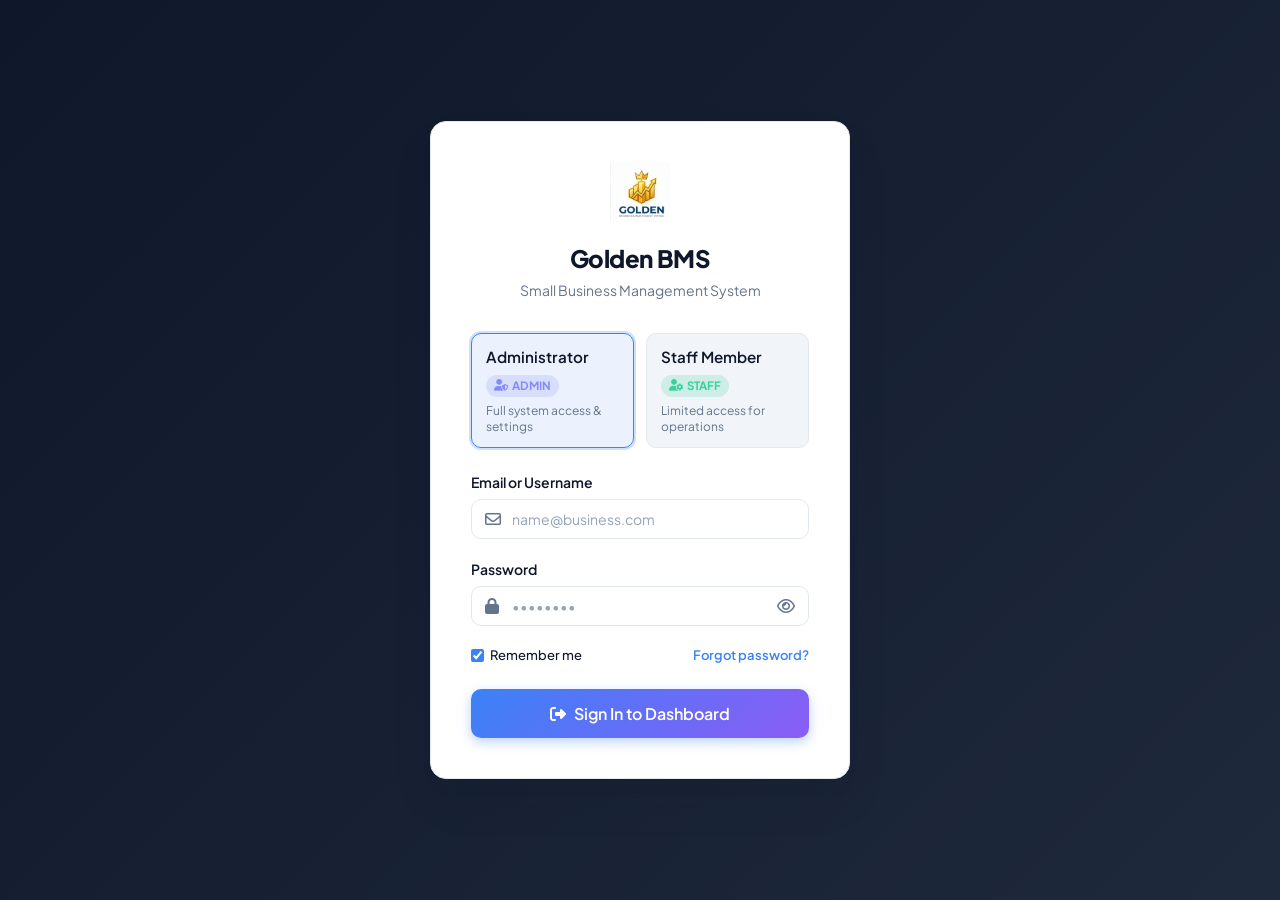
==== commit d7c55325: "make mobile responsive" ====
--- a/customers.html
+++ b/customers.html
@@ -161,7 +161,7 @@
             </div>
             <div class="form-group">
               <label for="customer-phone">Phone Number *</label>
-              <input type="text" id="customer-phone" class="form-control" placeholder="+1 (555) 000-0000" required>
+              <input type="tel" id="customer-phone" class="form-control" pattern="^(?:(?:\+94|0094|0)\s?(?:7[01245678]|11|2[1-8]|3[1-8]|4[157]|5[12457]|6[3567]|81)\s?\d{3}\s?\d{4})$" placeholder="+94 77 554 4332" required>
             </div>
           </div>
           <div class="form-group">
--- a/css/dashboard.css
+++ b/css/dashboard.css
@@ -446,6 +446,22 @@
   font-size: 0.875rem;
 }
 
+.inventory-table {
+  width: 100%;
+  border-collapse: collapse;
+  table-layout: auto;
+}
+
+.inventory-table th, 
+.inventory-table td {
+  padding: 14px 18px;
+}
+
+body.staff-view .inventory-table th:last-child,
+body.staff-view .inventory-table td:last-child {
+  text-align: right;
+}
+
 .custom-table th {
   background-color: var(--bg-surface-subtle);
   color: var(--text-muted);
--- a/css/responsive.css
+++ b/css/responsive.css
@@ -288,14 +288,44 @@
   box-sizing: border-box;
 }
 
-/* Inventory Responsive Table Container */
-.inventory-table-container {
+/* Settings Responsive Table Wrapper */
+.settings-table-wrapper {
   width: 100%;
   overflow-x: auto;
   -webkit-overflow-scrolling: touch;
 }
 
+.settings-table-wrapper table {
+  min-width: 480px;
+  width: 100%;
+}
+
 @media (max-width: 768px) {
+  /* Settings Page Cards Stack Overhaul */
+  .content-body [style*="grid-template-columns: 2fr 1fr"],
+  .content-body [style*="grid-template-columns: 1fr 1fr"],
+  .content-body [style*="display:grid"] {
+    grid-template-columns: 1fr !important;
+    width: 100% !important;
+  }
+
+  .content-body [style*="display:flex; flex-direction:column"] {
+    width: 100% !important;
+  }
+
+  .settings-table-wrapper table {
+    min-width: 480px;
+  }
+
+  #create-admin-btn,
+  #save-business-settings-btn,
+  #save-financial-settings-btn,
+  .content-body .btn-primary {
+    width: 100% !important;
+    display: flex !important;
+    justify-content: center !important;
+  }
+
   /* Inventory Stat Cards Grid */
   .content-body .kpi-grid[style*="grid-template-columns"],
   .kpi-grid {
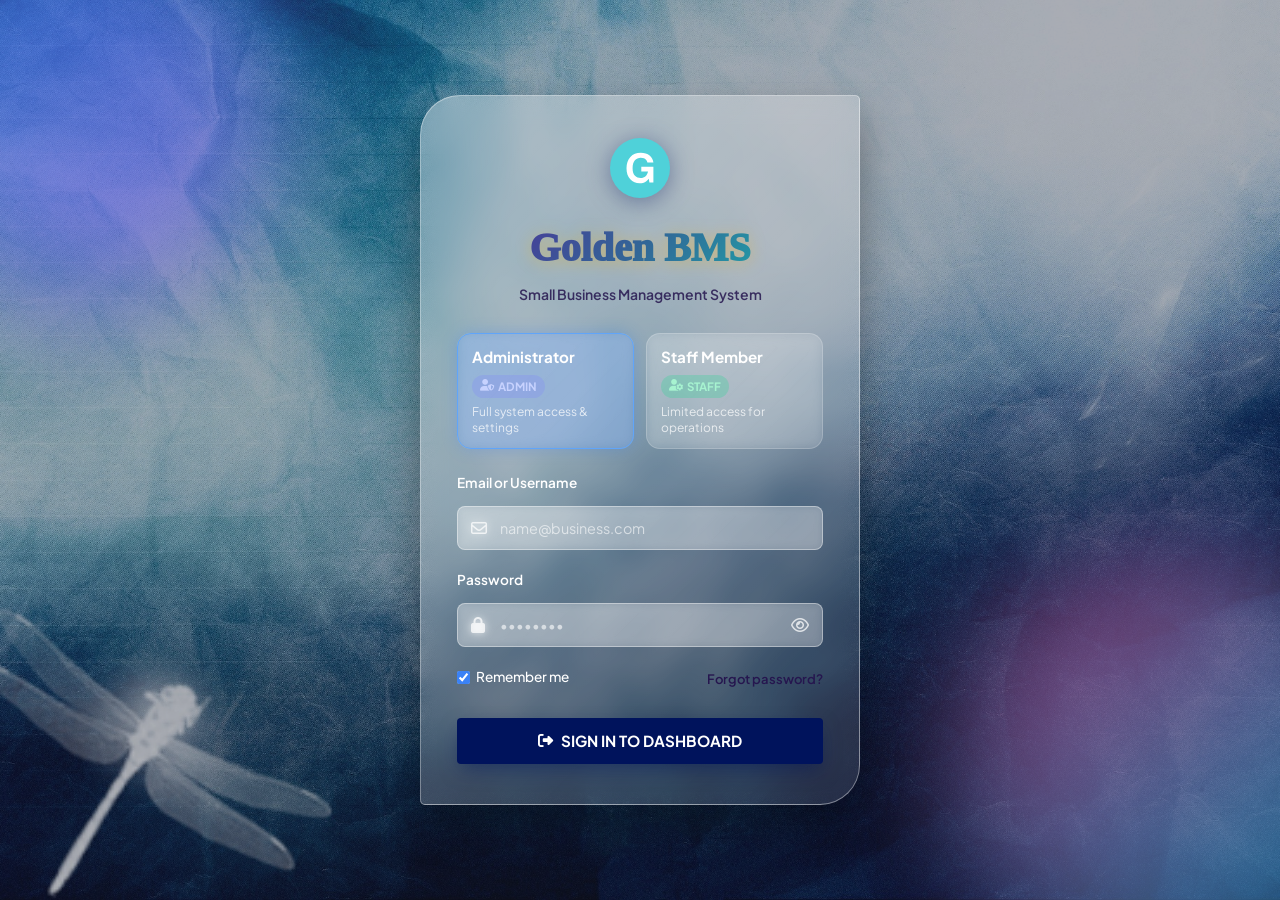
==== commit 2eedaf1b: ".svg add" ====
--- a/customers.html
+++ b/customers.html
@@ -6,7 +6,7 @@
   <title>Customer Management - Golden BMS</title>
 
   <!-- URL Tab Favicon Logo -->
-  <link rel="icon" type="image/png" href="./logo.png">
+  <link rel="icon" type="image/png" href="./public/g.svg">
 
   <!-- FontAwesome Icons -->
   <link rel="stylesheet" href="https://cdnjs.cloudflare.com/ajax/libs/font-awesome/6.4.0/css/all.min.css">
@@ -21,7 +21,7 @@
     <aside class="sidebar">
       <div class="sidebar-header">
         <a href="dashboard.html" class="brand-logo">
-          <img src="./logo.png" alt="Golden BMS Logo" class="brand-img">
+          <img src="./public/g.svg" alt="Golden BMS Logo" class="brand-img">
           <span class="brand-title">Golden BMS</span>
         </a>
       </div>
@@ -171,7 +171,7 @@
         </div>
         <div class="modal-footer">
           <button type="button" class="btn btn-secondary btn-sm" onclick="closeModal('customer-modal')">Cancel</button>
-          <button type="submit" class="btn btn-primary btn-sm">Save Customer Profile</button>
+          <button type="submit" class="btn btn-primary btn-sm">Save</button>
         </div>
       </form>
     </div>
--- a/css/style.css
+++ b/css/style.css
@@ -504,7 +504,7 @@
   display: flex;
   flex-direction: column;
   justify-content: space-between;
-  overflow-y: auto;
+  overflow-y: hidden !important;
   scrollbar-width: none; /* Firefox */
   -ms-overflow-style: none; /* IE and Edge */
 }
@@ -651,3 +651,121 @@
   background: var(--bg-surface-subtle);
   color: var(--text-muted);
 }
+
+/* Modal Popup Engine & Mobile Viewport Protection */
+.modal-content,
+.modal-card {
+  max-height: 88vh;
+  display: flex;
+  flex-direction: column;
+  overflow: hidden;
+}
+
+.modal-body,
+.modal-card form {
+  overflow-y: auto;
+  -webkit-overflow-scrolling: touch;
+  flex: 1;
+}
+
+.modal-footer,
+.modal-actions {
+  flex-shrink: 0;
+  padding: 12px 16px 18px;
+}
+
+/* Login Leaf-Shaped Glassmorphism Engine over Back.png */
+body.login-page,
+.login-wrapper,
+.auth-container,
+.auth-wrapper {
+  min-height: 100vh;
+  display: flex;
+  align-items: center;
+  justify-content: center;
+  background-color: #0f172a !important;
+  background-image: url('New1.jpg'), url('../New1.jpg'), url('/Business-Management-System-/New1.jpg') !important;
+  background-size: cover !important;
+  background-position: center !important;
+  background-repeat: no-repeat !important;
+  background-attachment: fixed !important;
+  position: relative;
+  overflow: hidden !important;
+}
+
+.login-wrapper::before,
+body.login-page::before,
+.auth-container::before,
+.auth-wrapper::before {
+  content: '';
+  position: absolute;
+  inset: 0;
+  background: rgba(15, 23, 42, 0.35);
+  z-index: 1;
+}
+
+.login-card,
+.auth-box {
+  margin: 20px auto !important;
+  width: 100% !important;
+  max-width: 440px !important;
+  box-sizing: border-box !important;
+  border-radius: 40px 5px 40px 5px !important;
+  background: linear-gradient(135deg, rgba(255, 255, 255, 0.35), rgba(255, 255, 255, 0.1)) !important;
+  backdrop-filter: blur(12px) !important;
+  -webkit-backdrop-filter: blur(12px) !important;
+  border: 1px solid rgba(255, 255, 255, 0.4) !important;
+  box-shadow: 0 20px 40px rgba(0, 0, 0, 0.35) !important;
+  z-index: 2 !important;
+  position: relative !important;
+  color: #ffffff !important;
+}
+
+@media (max-width: 768px) {
+  .login-card,
+  .auth-box {
+    width: 92% !important;
+    max-width: 92vw !important;
+    padding: 24px 18px !important;
+    margin: 15px auto !important;
+  }
+}
+
+.login-card .login-title,
+.login-wrapper .login-title {
+  font-family: 'Cinzel', serif !important;
+  font-weight: 1000 !important;
+  font-size: 2.5rem !important;
+  background: linear-gradient(135deg, #512a99 0%, #326697 50%, #1ab6ae 100%) !important;
+  -webkit-background-clip: text !important;
+  -webkit-text-fill-color: transparent !important;
+  background-clip: text !important;
+  filter: drop-shadow(0 2px 8px rgba(255, 180, 0, 0.35)) !important;
+  margin: 0 !important;
+}
+
+.login-card .form-control,
+.login-wrapper .form-control,
+.login-card input.form-control,
+.login-card input[type="email"],
+.login-card input[type="text"],
+.login-card input[type="password"] {
+  background: rgba(255, 255, 255, 0.25) !important;
+  border: 1px solid rgba(255, 255, 255, 0.4) !important;
+  text-transform: none !important;
+  color: #ffffff !important;
+  border-radius: 8px !important;
+  padding: 0.75rem 2.5rem 0.75rem 2.6rem !important;
+}
+
+.login-card button[type="submit"],
+.login-wrapper button[type="submit"] {
+  background: #00135c !important;
+  color: #ffffff !important;
+  border-radius: 4px !important;
+  text-transform: uppercase !important;
+  font-weight: 700 !important;
+  border: none !important;
+  padding: 0.85rem 1.25rem !important;
+  box-shadow: 0 8px 20px -4px rgba(0, 19, 92, 0.5) !important;
+}
--- a/css/responsive.css
+++ b/css/responsive.css
@@ -254,23 +254,29 @@
     padding: 0.5rem;
   }
 
-  .modal-card {
+  .modal-card,
+  .modal-content {
     width: 95% !important;
     max-width: 95% !important;
-    max-height: 92vh;
+    max-height: 88vh;
     display: flex;
     flex-direction: column;
+    overflow: hidden;
     margin: 0 auto;
   }
 
-  .modal-body {
+  .modal-body,
+  .modal-card form {
     padding: 0.875rem;
-    max-height: calc(92vh - 110px);
     overflow-y: auto;
-  }
-
-  .modal-footer {
-    padding: 0.75rem 0.875rem;
+    -webkit-overflow-scrolling: touch;
+    flex: 1;
+  }
+
+  .modal-footer,
+  .modal-actions {
+    flex-shrink: 0;
+    padding: 12px 16px 18px;
     flex-wrap: wrap;
     gap: 0.5rem;
   }
@@ -288,39 +294,51 @@
   box-sizing: border-box;
 }
 
-/* Settings Responsive Table Wrapper */
-.settings-table-wrapper {
+/* Settings Responsive Table Container & Scoped Mobile Overhaul */
+.settings-table-wrapper,
+.settings-table-responsive {
   width: 100%;
   overflow-x: auto;
   -webkit-overflow-scrolling: touch;
 }
 
-.settings-table-wrapper table {
-  min-width: 480px;
+.settings-table-wrapper table,
+.settings-table-responsive table {
+  min-width: 500px;
   width: 100%;
 }
 
 @media (max-width: 768px) {
-  /* Settings Page Cards Stack Overhaul */
-  .content-body [style*="grid-template-columns: 2fr 1fr"],
-  .content-body [style*="grid-template-columns: 1fr 1fr"],
-  .content-body [style*="display:grid"] {
+  /* Scoped Settings Page Mobile Overhaul */
+  .settings-container {
+    display: flex !important;
+    flex-direction: column !important;
+    width: 100% !important;
+    box-sizing: border-box !important;
+  }
+
+  .settings-container > div {
+    width: 100% !important;
+  }
+
+  .settings-card {
+    width: 100% !important;
+    box-sizing: border-box !important;
+  }
+
+  .settings-card form [style*="grid-template-columns"] {
     grid-template-columns: 1fr !important;
     width: 100% !important;
   }
 
-  .content-body [style*="display:flex; flex-direction:column"] {
-    width: 100% !important;
-  }
-
-  .settings-table-wrapper table {
-    min-width: 480px;
+  .settings-table-responsive table {
+    min-width: 500px !important;
   }
 
   #create-admin-btn,
   #save-business-settings-btn,
   #save-financial-settings-btn,
-  .content-body .btn-primary {
+  .settings-card .btn-primary {
     width: 100% !important;
     display: flex !important;
     justify-content: center !important;
